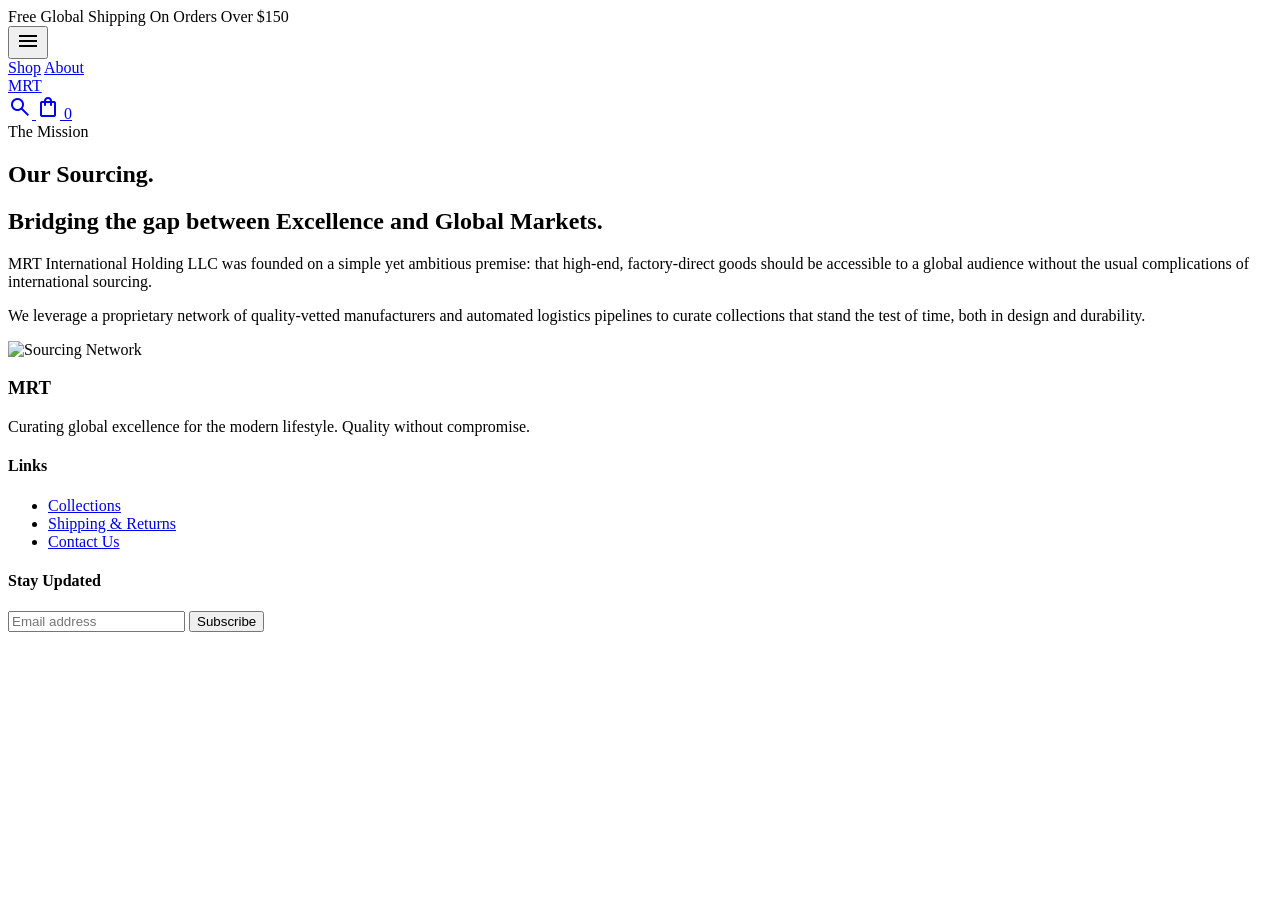
==== about.html @ 924069c2 "feat: Stark Boutique Overhaul" ====
<!DOCTYPE html>
<html lang="en" class="scroll-smooth">
<head>
    <meta charset="UTF-8">
    <meta name="viewport" content="width=device-width, initial-scale=1.0, maximum-scale=1.0, user-scalable=no">
    <title>Our Story | MRT International</title>
    
    <link rel="preconnect" href="https://fonts.googleapis.com">
    <link rel="preconnect" href="https://fonts.gstatic.com" crossorigin>
    <link href="https://fonts.googleapis.com/css2?family=Playfair+Display:ital,wght@0,400;0,600;1,400&display=swap" rel="stylesheet">
    <link href="https://fonts.googleapis.com/css2?family=Material+Symbols+Outlined:wght,FILL@300,0..1&display=swap" rel="stylesheet">
    
    <link rel="stylesheet" href="/src/style.css">
    <script type="module" src="/src/main.js"></script>
</head>
<body class="bg-background text-text font-sans antialiased opacity-0 transition-opacity duration-500" onload="document.body.classList.remove('opacity-0')">
    
    <div class="bg-text text-white text-[10px] sm:text-xs text-center py-2 uppercase tracking-[0.2em] w-full">
        Free Global Shipping On Orders Over $150
    </div>

    <header class="sticky top-0 z-50 bg-background/95 backdrop-blur-sm border-b border-border w-full h-[70px] flex items-center justify-between px-4 sm:px-8">
        <div class="flex-1 flex items-center">
            <button id="mobile-menu-btn" class="sm:hidden mr-4">
                <span class="material-symbols-outlined text-[26px]">menu</span>
            </button>
            <nav class="hidden sm:flex gap-6">
                <a href="categories.html" class="text-xs uppercase tracking-widest hover:text-muted transition">Shop</a>
                <a href="about.html" class="text-xs uppercase tracking-widest text-text border-b border-text transition">About</a>
            </nav>
        </div>

        <a href="index.html" class="flex-shrink-0 text-center">
            <span class="text-2xl sm:text-3xl font-serif tracking-widest uppercase">MRT</span>
        </a>

        <div class="flex-1 flex justify-end items-center gap-4 sm:gap-6">
            <a href="categories.html" class="hover:text-muted transition">
                <span class="material-symbols-outlined text-[24px]">search</span>
            </a>
            <a href="cart.html" class="relative hover:text-muted transition flex items-center">
                <span class="material-symbols-outlined text-[24px]">shopping_bag</span>
                <span class="absolute -bottom-1 -right-1 bg-brand-btn text-white text-[9px] w-4 h-4 rounded-full flex items-center justify-center font-bold">0</span>
            </a>
        </div>
    </header>

    <main>
        <section class="py-20 bg-[#f4f4f4] border-b border-border">
            <div class="container mx-auto px-6 text-center">
                <span class="text-text font-bold uppercase tracking-[0.4em] text-[10px] mb-4 block">The Mission</span>
                <h1 class="text-5xl md:text-7xl font-serif text-text tracking-tight">Our Sourcing.</h1>
            </div>
        </section>

        <section class="py-24 px-4 sm:px-8 max-w-[1600px] mx-auto">
            <div class="grid grid-cols-1 md:grid-cols-2 gap-16 items-center">
                <div>
                    <h2 class="text-3xl font-serif mb-8 text-text leading-tight">Bridging the gap between Excellence and Global Markets.</h2>
                    <div class="space-y-6 text-muted font-sans leading-relaxed text-sm md:text-base max-w-xl">
                        <p>MRT International Holding LLC was founded on a simple yet ambitious premise: that high-end, factory-direct goods should be accessible to a global audience without the usual complications of international sourcing.</p>
                        <p>We leverage a proprietary network of quality-vetted manufacturers and automated logistics pipelines to curate collections that stand the test of time, both in design and durability.</p>
                    </div>
                </div>
                <div class="aspect-[4/5] bg-gray-100 overflow-hidden">
                    <img src="/assets/mrt-hero.png" alt="Sourcing Network" class="w-full h-full object-cover">
                </div>
            </div>
        </section>
    </main>

    <footer class="bg-text text-white py-16 px-6 sm:px-12 mt-10">
        <div class="max-w-[1600px] mx-auto grid grid-cols-1 md:grid-cols-3 gap-12">
            <div>
                <h3 class="text-xl font-serif tracking-widest uppercase mb-4">MRT</h3>
                <p class="text-sm text-gray-400 max-w-xs">Curating global excellence for the modern lifestyle. Quality without compromise.</p>
            </div>
            <div>
                <h4 class="text-xs uppercase tracking-widest mb-4">Links</h4>
                <ul class="space-y-3 text-sm text-gray-400">
                    <li><a href="categories.html" class="hover:text-white">Collections</a></li>
                    <li><a href="#" class="hover:text-white">Shipping & Returns</a></li>
                    <li><a href="contact.html" class="hover:text-white">Contact Us</a></li>
                </ul>
            </div>
            <div>
                <h4 class="text-xs uppercase tracking-widest mb-4">Stay Updated</h4>
                <form class="flex border-b border-gray-600 pb-2">
                    <input type="email" placeholder="Email address" class="bg-transparent border-none outline-none text-sm w-full text-white placeholder:text-gray-500">
                    <button type="submit" class="text-xs uppercase tracking-widest hover:text-gray-300">Subscribe</button>
                </form>
            </div>
        </div>
    </footer>
</body>
</html>
---- src/style.css ----
@tailwind base;
@tailwind components;
@tailwind utilities;

html, body {
  -webkit-font-smoothing: antialiased;
  -moz-osx-font-smoothing: grayscale;
}

/* Boutique Product Cards */
.boutique-card {
  display: flex;
  flex-direction: column;
  position: relative;
  cursor: pointer;
}

.boutique-img-wrap {
  width: 100%;
  aspect-ratio: 3/4; /* Standard tall fashion ratio */
  background-color: #f7f7f7;
  position: relative;
  overflow: hidden;
  margin-bottom: 12px;
}

.boutique-img {
  width: 100%;
  height: 100%;
  object-fit: cover;
  transition: transform 0.6s ease;
}

.boutique-card:hover .boutique-img {
  transform: scale(1.03);
}

/* The custom button color requested */
.boutique-quick-add {
  position: absolute;
  bottom: 0;
  left: 0;
  width: 100%;
  background-color: theme('colors.brand-btn');
  color: white;
  text-align: center;
  padding: 12px 0;
  font-size: 10px;
  text-transform: uppercase;
  letter-spacing: 0.1em;
  font-weight: bold;
  transform: translateY(100%);
  transition: transform 0.3s ease, background-color 0.2s ease;
}

.boutique-card:hover .boutique-quick-add {
  transform: translateY(0);
}

.boutique-quick-add:hover {
  background-color: theme('colors.brand-btn-hover');
}

.boutique-title {
  font-size: 13px;
  color: #121212;
  margin-bottom: 4px;
  white-space: nowrap;
  overflow: hidden;
  text-overflow: ellipsis;
}

.boutique-price {
  font-size: 13px;
  color: #757575;
}
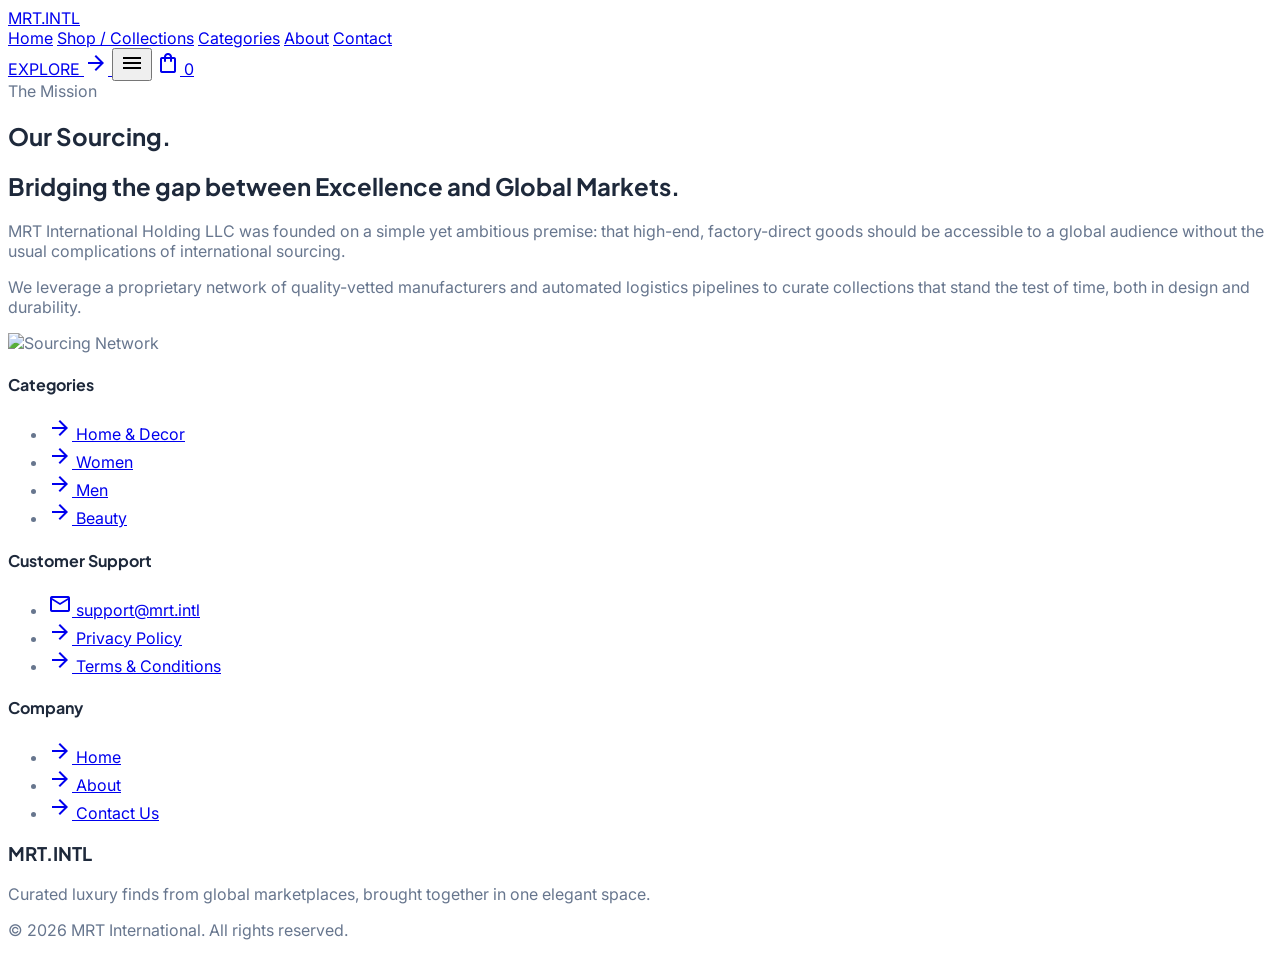
==== commit e456baf1: "feat: PDF-inspired premium editorial redesign" ====
--- a/about.html
+++ b/about.html
@@ -4,91 +4,105 @@
     <meta charset="UTF-8">
     <meta name="viewport" content="width=device-width, initial-scale=1.0, maximum-scale=1.0, user-scalable=no">
     <title>Our Story | MRT International</title>
-    
-    <link rel="preconnect" href="https://fonts.googleapis.com">
-    <link rel="preconnect" href="https://fonts.gstatic.com" crossorigin>
-    <link href="https://fonts.googleapis.com/css2?family=Playfair+Display:ital,wght@0,400;0,600;1,400&display=swap" rel="stylesheet">
+    <link href="https://fonts.googleapis.com/css2?family=Inter:wght@300;400;500;600&family=Plus+Jakarta+Sans:wght@500;600;700&display=swap" rel="stylesheet">
     <link href="https://fonts.googleapis.com/css2?family=Material+Symbols+Outlined:wght,FILL@300,0..1&display=swap" rel="stylesheet">
-    
     <link rel="stylesheet" href="/src/style.css">
     <script type="module" src="/src/main.js"></script>
 </head>
-<body class="bg-background text-text font-sans antialiased opacity-0 transition-opacity duration-500" onload="document.body.classList.remove('opacity-0')">
+<body class="bg-background antialiased opacity-0 transition-opacity duration-500" onload="document.body.classList.remove('opacity-0')">
     
-    <div class="bg-text text-white text-[10px] sm:text-xs text-center py-2 uppercase tracking-[0.2em] w-full">
-        Free Global Shipping On Orders Over $150
-    </div>
+    <header class="w-full bg-white border-b border-gray-100 py-5 px-6 md:px-12 flex items-center justify-between sticky top-0 z-50">
+        <a href="index.html" class="text-2xl md:text-3xl font-heading font-bold text-[#1e293b] tracking-wide">MRT.INTL</a>
+        
+        <nav class="hidden lg:flex gap-8">
+            <a href="index.html" class="text-[15px] font-medium text-[#67768e] hover:text-brand-btn transition">Home</a>
+            <a href="categories.html" class="text-[15px] font-medium text-[#67768e] hover:text-brand-btn transition">Shop / Collections</a>
+            <a href="categories.html" class="text-[15px] font-medium text-[#67768e] hover:text-brand-btn transition">Categories</a>
+            <a href="about.html" class="text-[15px] font-medium text-[#1e293b] hover:text-brand-btn transition">About</a>
+            <a href="contact.html" class="text-[15px] font-medium text-[#67768e] hover:text-brand-btn transition">Contact</a>
+        </nav>
 
-    <header class="sticky top-0 z-50 bg-background/95 backdrop-blur-sm border-b border-border w-full h-[70px] flex items-center justify-between px-4 sm:px-8">
-        <div class="flex-1 flex items-center">
-            <button id="mobile-menu-btn" class="sm:hidden mr-4">
-                <span class="material-symbols-outlined text-[26px]">menu</span>
+        <div class="flex items-center gap-5">
+            <a href="categories.html" class="hidden md:inline-flex items-center gap-2 bg-brand-btn hover:bg-brand-btn-hover text-white text-sm font-semibold py-3 px-7 rounded-lg transition-colors">
+                EXPLORE <span class="material-symbols-outlined text-[18px]">arrow_forward</span>
+            </a>
+            <button class="text-[#1e293b] hover:text-brand-btn transition lg:hidden">
+                <span class="material-symbols-outlined text-[28px]">menu</span>
             </button>
-            <nav class="hidden sm:flex gap-6">
-                <a href="categories.html" class="text-xs uppercase tracking-widest hover:text-muted transition">Shop</a>
-                <a href="about.html" class="text-xs uppercase tracking-widest text-text border-b border-text transition">About</a>
-            </nav>
-        </div>
-
-        <a href="index.html" class="flex-shrink-0 text-center">
-            <span class="text-2xl sm:text-3xl font-serif tracking-widest uppercase">MRT</span>
-        </a>
-
-        <div class="flex-1 flex justify-end items-center gap-4 sm:gap-6">
-            <a href="categories.html" class="hover:text-muted transition">
-                <span class="material-symbols-outlined text-[24px]">search</span>
-            </a>
-            <a href="cart.html" class="relative hover:text-muted transition flex items-center">
-                <span class="material-symbols-outlined text-[24px]">shopping_bag</span>
-                <span class="absolute -bottom-1 -right-1 bg-brand-btn text-white text-[9px] w-4 h-4 rounded-full flex items-center justify-center font-bold">0</span>
+            <a href="cart.html" class="relative text-[#1e293b] hover:text-brand-btn transition">
+                <span class="material-symbols-outlined text-[28px]">shopping_bag</span>
+                <span class="cart-counter absolute -top-1 -right-2 bg-brand-btn text-white text-[10px] w-[18px] h-[18px] rounded-full flex items-center justify-center font-bold">0</span>
             </a>
         </div>
     </header>
 
     <main>
-        <section class="py-20 bg-[#f4f4f4] border-b border-border">
+        <section class="py-20 bg-[#f9f6fe] border-b border-gray-100">
             <div class="container mx-auto px-6 text-center">
-                <span class="text-text font-bold uppercase tracking-[0.4em] text-[10px] mb-4 block">The Mission</span>
-                <h1 class="text-5xl md:text-7xl font-serif text-text tracking-tight">Our Sourcing.</h1>
+                <span class="text-[#67768e] font-bold uppercase tracking-[0.4em] text-[10px] mb-4 block">The Mission</span>
+                <h1 class="text-5xl md:text-7xl font-heading font-bold text-[#1e293b] tracking-tight">Our Sourcing.</h1>
             </div>
         </section>
 
-        <section class="py-24 px-4 sm:px-8 max-w-[1600px] mx-auto">
+        <section class="py-24 px-6 md:px-12 max-w-[1600px] mx-auto bg-white">
             <div class="grid grid-cols-1 md:grid-cols-2 gap-16 items-center">
                 <div>
-                    <h2 class="text-3xl font-serif mb-8 text-text leading-tight">Bridging the gap between Excellence and Global Markets.</h2>
-                    <div class="space-y-6 text-muted font-sans leading-relaxed text-sm md:text-base max-w-xl">
+                    <h2 class="text-3xl font-heading font-bold mb-8 text-[#1e293b] leading-tight">Bridging the gap between Excellence and Global Markets.</h2>
+                    <div class="space-y-6 text-[#67768e] font-sans leading-relaxed text-sm md:text-base max-w-xl">
                         <p>MRT International Holding LLC was founded on a simple yet ambitious premise: that high-end, factory-direct goods should be accessible to a global audience without the usual complications of international sourcing.</p>
                         <p>We leverage a proprietary network of quality-vetted manufacturers and automated logistics pipelines to curate collections that stand the test of time, both in design and durability.</p>
                     </div>
                 </div>
-                <div class="aspect-[4/5] bg-gray-100 overflow-hidden">
-                    <img src="/assets/mrt-hero.png" alt="Sourcing Network" class="w-full h-full object-cover">
+                <div class="aspect-[4/5] bg-[#f9f6fe] rounded-2xl overflow-hidden">
+                    <img src="https://images.unsplash.com/photo-1618221195710-dd6b41faaea6?q=80&w=2000&auto=format&fit=crop" alt="Sourcing Network" class="w-full h-full object-cover">
                 </div>
             </div>
         </section>
     </main>
 
-    <footer class="bg-text text-white py-16 px-6 sm:px-12 mt-10">
-        <div class="max-w-[1600px] mx-auto grid grid-cols-1 md:grid-cols-3 gap-12">
-            <div>
-                <h3 class="text-xl font-serif tracking-widest uppercase mb-4">MRT</h3>
-                <p class="text-sm text-gray-400 max-w-xs">Curating global excellence for the modern lifestyle. Quality without compromise.</p>
+    <footer class="bg-[#f9f6fe] pt-20 pb-10 border-t border-gray-200 mt-10">
+        <div class="max-w-[1600px] mx-auto px-6 md:px-12">
+            <div class="grid grid-cols-1 md:grid-cols-2 lg:grid-cols-4 gap-12 mb-16">
+                
+                <div>
+                    <h4 class="text-lg font-heading font-bold text-[#1e293b] mb-6">Categories</h4>
+                    <ul class="space-y-4 text-[15px] text-[#67768e]">
+                        <li><a href="categories.html" class="hover:text-brand-btn transition flex items-center gap-2"><span class="material-symbols-outlined text-[16px]">arrow_forward</span> Home & Decor</a></li>
+                        <li><a href="categories.html" class="hover:text-brand-btn transition flex items-center gap-2"><span class="material-symbols-outlined text-[16px]">arrow_forward</span> Women</a></li>
+                        <li><a href="categories.html" class="hover:text-brand-btn transition flex items-center gap-2"><span class="material-symbols-outlined text-[16px]">arrow_forward</span> Men</a></li>
+                        <li><a href="categories.html" class="hover:text-brand-btn transition flex items-center gap-2"><span class="material-symbols-outlined text-[16px]">arrow_forward</span> Beauty</a></li>
+                    </ul>
+                </div>
+
+                <div>
+                    <h4 class="text-lg font-heading font-bold text-[#1e293b] mb-6">Customer Support</h4>
+                    <ul class="space-y-4 text-[15px] text-[#67768e]">
+                        <li><a href="mailto:support@mrt.intl" class="hover:text-brand-btn transition flex items-center gap-2"><span class="material-symbols-outlined text-[16px]">mail</span> support@mrt.intl</a></li>
+                        <li><a href="#" class="hover:text-brand-btn transition flex items-center gap-2"><span class="material-symbols-outlined text-[16px]">arrow_forward</span> Privacy Policy</a></li>
+                        <li><a href="#" class="hover:text-brand-btn transition flex items-center gap-2"><span class="material-symbols-outlined text-[16px]">arrow_forward</span> Terms & Conditions</a></li>
+                    </ul>
+                </div>
+
+                <div>
+                    <h4 class="text-lg font-heading font-bold text-[#1e293b] mb-6">Company</h4>
+                    <ul class="space-y-4 text-[15px] text-[#67768e]">
+                        <li><a href="index.html" class="hover:text-brand-btn transition flex items-center gap-2"><span class="material-symbols-outlined text-[16px]">arrow_forward</span> Home</a></li>
+                        <li><a href="about.html" class="hover:text-brand-btn transition flex items-center gap-2"><span class="material-symbols-outlined text-[16px]">arrow_forward</span> About</a></li>
+                        <li><a href="contact.html" class="hover:text-brand-btn transition flex items-center gap-2"><span class="material-symbols-outlined text-[16px]">arrow_forward</span> Contact Us</a></li>
+                    </ul>
+                </div>
+
+                <div>
+                    <h3 class="text-3xl font-heading font-bold text-[#1e293b] mb-4 tracking-wide">MRT.INTL</h3>
+                    <p class="text-[15px] text-[#67768e] mb-6 leading-relaxed">
+                        Curated luxury finds from global marketplaces, brought together in one elegant space.
+                    </p>
+                </div>
+                
             </div>
-            <div>
-                <h4 class="text-xs uppercase tracking-widest mb-4">Links</h4>
-                <ul class="space-y-3 text-sm text-gray-400">
-                    <li><a href="categories.html" class="hover:text-white">Collections</a></li>
-                    <li><a href="#" class="hover:text-white">Shipping & Returns</a></li>
-                    <li><a href="contact.html" class="hover:text-white">Contact Us</a></li>
-                </ul>
-            </div>
-            <div>
-                <h4 class="text-xs uppercase tracking-widest mb-4">Stay Updated</h4>
-                <form class="flex border-b border-gray-600 pb-2">
-                    <input type="email" placeholder="Email address" class="bg-transparent border-none outline-none text-sm w-full text-white placeholder:text-gray-500">
-                    <button type="submit" class="text-xs uppercase tracking-widest hover:text-gray-300">Subscribe</button>
-                </form>
+            
+            <div class="border-t border-gray-200 pt-8 text-center">
+                <p class="text-sm text-[#67768e]">© 2026 MRT International. All rights reserved.</p>
             </div>
         </div>
     </footer>
--- a/src/style.css
+++ b/src/style.css
@@ -4,73 +4,182 @@
 
 html, body {
   -webkit-font-smoothing: antialiased;
-  -moz-osx-font-smoothing: grayscale;
+  font-family: 'Inter', sans-serif;
+  color: #67768e;
 }
 
-/* Boutique Product Cards */
-.boutique-card {
-  display: flex;
-  flex-direction: column;
-  position: relative;
-  cursor: pointer;
+h1, h2, h3, h4, h5, h6 {
+  font-family: 'Plus Jakarta Sans', sans-serif;
+  color: #1e293b;
 }
 
-.boutique-img-wrap {
-  width: 100%;
-  aspect-ratio: 3/4; /* Standard tall fashion ratio */
-  background-color: #f7f7f7;
+/* ==========================================================
+   FEATURED CATEGORY CARDS (From PDF layout)
+   ========================================================== */
+.category-card {
   position: relative;
+  display: block;
+  height: 450px;
+  border-radius: 16px;
   overflow: hidden;
-  margin-bottom: 12px;
 }
 
-.boutique-img {
+.category-img {
+  position: absolute;
+  inset: 0;
   width: 100%;
   height: 100%;
   object-fit: cover;
-  transition: transform 0.6s ease;
+  transition: transform 0.7s cubic-bezier(0.25, 0.46, 0.45, 0.94);
 }
 
-.boutique-card:hover .boutique-img {
-  transform: scale(1.03);
+.category-card:hover .category-img {
+  transform: scale(1.08);
 }
 
-/* The custom button color requested */
-.boutique-quick-add {
+.category-overlay {
   position: absolute;
-  bottom: 0;
-  left: 0;
-  width: 100%;
-  background-color: theme('colors.brand-btn');
-  color: white;
-  text-align: center;
-  padding: 12px 0;
-  font-size: 10px;
-  text-transform: uppercase;
-  letter-spacing: 0.1em;
-  font-weight: bold;
-  transform: translateY(100%);
-  transition: transform 0.3s ease, background-color 0.2s ease;
+  inset: 0;
+  background: linear-gradient(to top, rgba(0,0,0,0.8) 0%, rgba(0,0,0,0.2) 50%, rgba(0,0,0,0.1) 100%);
+  transition: background 0.4s ease;
 }
 
-.boutique-card:hover .boutique-quick-add {
+.category-card:hover .category-overlay {
+  background: linear-gradient(to top, rgba(0,0,0,0.9) 0%, rgba(0,0,0,0.4) 60%, rgba(0,0,0,0.2) 100%);
+}
+
+.category-content {
+  position: absolute;
+  inset: 0;
+  padding: 32px;
+  display: flex;
+  flex-direction: column;
+  justify-content: flex-end;
+  text-align: left;
+}
+
+.category-title {
+  font-size: 28px;
+  font-weight: 700;
+  color: #ffffff !important;
+  margin-bottom: 8px;
+  transform: translateY(20px);
+  transition: transform 0.4s ease;
+}
+
+.category-desc {
+  font-size: 15px;
+  color: rgba(255,255,255,0.9);
+  line-height: 1.6;
+  margin-bottom: 16px;
+  opacity: 0;
+  transform: translateY(20px);
+  transition: all 0.4s ease;
+}
+
+.category-card:hover .category-title {
   transform: translateY(0);
 }
 
-.boutique-quick-add:hover {
-  background-color: theme('colors.brand-btn-hover');
+.category-card:hover .category-desc {
+  opacity: 1;
+  transform: translateY(0);
 }
 
-.boutique-title {
-  font-size: 13px;
-  color: #121212;
-  margin-bottom: 4px;
-  white-space: nowrap;
-  overflow: hidden;
-  text-overflow: ellipsis;
+.category-btn {
+  display: inline-block;
+  color: #ffffff;
+  font-size: 14px;
+  font-weight: 600;
+  text-transform: uppercase;
+  letter-spacing: 0.05em;
+  border-bottom: 2px solid transparent;
+  align-self: flex-start;
+  transition: border-color 0.3s ease;
 }
 
-.boutique-price {
-  font-size: 13px;
-  color: #757575;
+.category-card:hover .category-btn {
+  border-color: #f87c47;
 }
+
+
+/* ==========================================================
+   PRODUCT GRID
+   ========================================================== */
+.products-list {
+    display: flex;
+    flex-wrap: wrap;
+    margin: 0 -16px;
+    row-gap: 40px;
+}
+
+.product-item {
+    width: calc(100% / 4 - 32px);
+    margin: 0 16px;
+    position: relative;
+    text-align: center;
+    padding-bottom: 60px;
+}
+
+@media (max-width: 1024px) {
+    .product-item { width: calc(100% / 2 - 32px); }
+}
+@media (max-width: 640px) {
+    .product-item { width: calc(100% - 32px); }
+}
+
+.product-item img {
+    margin-bottom: 20px;
+    height: 300px;
+    width: 100%;
+    object-fit: cover;
+    border-radius: 16px;
+    background-color: #f9f6fe;
+    transition: transform 0.4s ease;
+}
+
+.product-item:hover img {
+    transform: translateY(-5px);
+}
+
+.product-title {
+    font-size: 18px;
+    font-weight: 600;
+    color: #1e293b;
+    margin-bottom: 6px;
+}
+
+.product-excerpt {
+    font-size: 16px;
+    color: #67768e;
+    margin-bottom: 20px;
+}
+
+.product-buttons {
+    position: absolute;
+    bottom: 0;
+    left: 0;
+    width: 100%;
+    text-align: center;
+}
+
+.product-buttons a.btn-primary {
+    background: #f87c47;
+    padding: 12px 24px;
+    display: inline-flex;
+    align-items: center;
+    justify-content: center;
+    border-radius: 8px;
+    color: #fff;
+    font-size: 14px;
+    font-weight: 600;
+    text-transform: uppercase;
+    letter-spacing: 0.05em;
+    cursor: pointer;
+    transition: all 0.3s ease;
+}
+
+.product-buttons a.btn-primary:hover {
+    background: #DA138E;
+    transform: scale(1.05);
+}
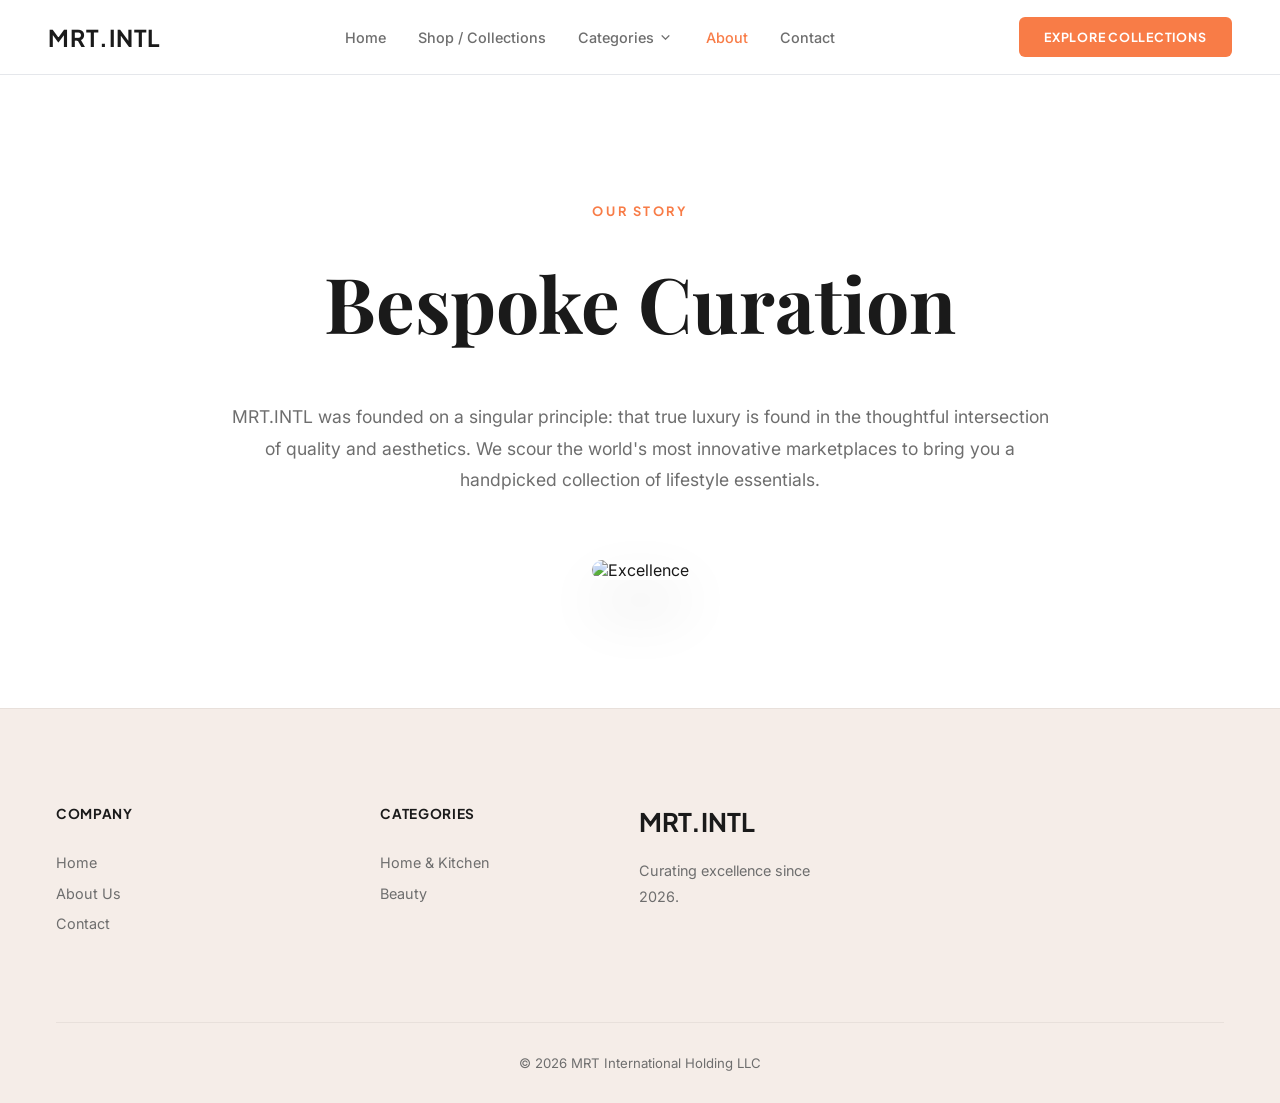
==== commit 361fc400: "feat(avory): complete boutique overhaul including global community feedback, category hero system, a" ====
--- a/about.html
+++ b/about.html
@@ -3,107 +3,88 @@
 <head>
     <meta charset="UTF-8">
     <meta name="viewport" content="width=device-width, initial-scale=1.0, maximum-scale=1.0, user-scalable=no">
-    <title>Our Story | MRT International</title>
-    <link href="https://fonts.googleapis.com/css2?family=Inter:wght@300;400;500;600&family=Plus+Jakarta+Sans:wght@500;600;700&display=swap" rel="stylesheet">
+    <title>About Us | MRT International</title>
+    <link href="https://fonts.googleapis.com/css2?family=Playfair+Display:ital,wght@0,700;0,800;0,900;1,400;1,600&family=Inter:wght@300;400;500;600&family=Plus+Jakarta+Sans:wght@500;600;700&display=swap" rel="stylesheet">
     <link href="https://fonts.googleapis.com/css2?family=Material+Symbols+Outlined:wght,FILL@300,0..1&display=swap" rel="stylesheet">
     <link rel="stylesheet" href="/src/style.css">
     <script type="module" src="/src/main.js"></script>
 </head>
-<body class="bg-background antialiased opacity-0 transition-opacity duration-500" onload="document.body.classList.remove('opacity-0')">
-    
-    <header class="w-full bg-white border-b border-gray-100 py-5 px-6 md:px-12 flex items-center justify-between sticky top-0 z-50">
-        <a href="index.html" class="text-2xl md:text-3xl font-heading font-bold text-[#1e293b] tracking-wide">MRT.INTL</a>
-        
-        <nav class="hidden lg:flex gap-8">
-            <a href="index.html" class="text-[15px] font-medium text-[#67768e] hover:text-brand-btn transition">Home</a>
-            <a href="categories.html" class="text-[15px] font-medium text-[#67768e] hover:text-brand-btn transition">Shop / Collections</a>
-            <a href="categories.html" class="text-[15px] font-medium text-[#67768e] hover:text-brand-btn transition">Categories</a>
-            <a href="about.html" class="text-[15px] font-medium text-[#1e293b] hover:text-brand-btn transition">About</a>
-            <a href="contact.html" class="text-[15px] font-medium text-[#67768e] hover:text-brand-btn transition">Contact</a>
+<body onload="document.body.classList.add('loaded')">
+
+    <header class="mrt-nav">
+        <a href="index.html" class="mrt-nav-logo">MRT.INTL</a>
+        <nav class="mrt-nav-links">
+            <a href="index.html">Home</a>
+            <a href="categories.html">Shop / Collections</a>
+            <div class="nav-dropdown-container">
+                <a href="categories.html" style="display:flex;align-items:center;gap:3px;">
+                    Categories <span class="material-symbols-outlined" style="font-size:17px;">expand_more</span>
+                </a>
+                <div class="nav-dropdown">
+                    <a href="category.html?c=home-kitchen"         class="nav-dropdown-item">Home &amp; Kitchen</a>
+                    <a href="category.html?c=beauty-personal-care" class="nav-dropdown-item">Beauty &amp; Personal Care</a>
+                    <a href="category.html?c=health-wellness"      class="nav-dropdown-item">Health &amp; Wellness</a>
+                    <a href="category.html?c=pet-supplies"         class="nav-dropdown-item">Pet Supplies</a>
+                    <a href="category.html?c=baby-kids-essentials" class="nav-dropdown-item">Baby &amp; Kids Essentials</a>
+                    <a href="category.html?c=electronics-accessories" class="nav-dropdown-item">Electronics &amp; Accessories</a>
+                    <a href="category.html?c=sports-fitness"       class="nav-dropdown-item">Sports &amp; Fitness</a>
+                </div>
+            </div>
+            <a href="about.html" class="active">About</a>
+            <a href="contact.html">Contact</a>
         </nav>
-
-        <div class="flex items-center gap-5">
-            <a href="categories.html" class="hidden md:inline-flex items-center gap-2 bg-brand-btn hover:bg-brand-btn-hover text-white text-sm font-semibold py-3 px-7 rounded-lg transition-colors">
-                EXPLORE <span class="material-symbols-outlined text-[18px]">arrow_forward</span>
-            </a>
-            <button class="text-[#1e293b] hover:text-brand-btn transition lg:hidden">
-                <span class="material-symbols-outlined text-[28px]">menu</span>
-            </button>
-            <a href="cart.html" class="relative text-[#1e293b] hover:text-brand-btn transition">
-                <span class="material-symbols-outlined text-[28px]">shopping_bag</span>
-                <span class="cart-counter absolute -top-1 -right-2 bg-brand-btn text-white text-[10px] w-[18px] h-[18px] rounded-full flex items-center justify-center font-bold">0</span>
-            </a>
+        <div class="mrt-nav-right">
+            <a href="categories.html" class="nav-cta">EXPLORE COLLECTIONS</a>
+            <button class="nav-menu-btn" id="mobileMenuToggle"><span class="material-symbols-outlined">menu</span></button>
         </div>
     </header>
 
+    <div class="mobile-nav" id="mobileNav">
+        <div class="mobile-nav-panel">
+            <button class="mobile-nav-close" id="mobileNavClose"><span class="material-symbols-outlined">close</span></button>
+            <a href="index.html">Home</a>
+            <a href="categories.html">Shop / Collections</a>
+            <a href="about.html" class="active">About</a>
+            <a href="contact.html">Contact</a>
+        </div>
+        <div style="flex:1" id="mobileNavBackdrop"></div>
+    </div>
+
     <main>
-        <section class="py-20 bg-[#f9f6fe] border-b border-gray-100">
-            <div class="container mx-auto px-6 text-center">
-                <span class="text-[#67768e] font-bold uppercase tracking-[0.4em] text-[10px] mb-4 block">The Mission</span>
-                <h1 class="text-5xl md:text-7xl font-heading font-bold text-[#1e293b] tracking-tight">Our Sourcing.</h1>
-            </div>
-        </section>
-
-        <section class="py-24 px-6 md:px-12 max-w-[1600px] mx-auto bg-white">
-            <div class="grid grid-cols-1 md:grid-cols-2 gap-16 items-center">
-                <div>
-                    <h2 class="text-3xl font-heading font-bold mb-8 text-[#1e293b] leading-tight">Bridging the gap between Excellence and Global Markets.</h2>
-                    <div class="space-y-6 text-[#67768e] font-sans leading-relaxed text-sm md:text-base max-w-xl">
-                        <p>MRT International Holding LLC was founded on a simple yet ambitious premise: that high-end, factory-direct goods should be accessible to a global audience without the usual complications of international sourcing.</p>
-                        <p>We leverage a proprietary network of quality-vetted manufacturers and automated logistics pipelines to curate collections that stand the test of time, both in design and durability.</p>
-                    </div>
-                </div>
-                <div class="aspect-[4/5] bg-[#f9f6fe] rounded-2xl overflow-hidden">
-                    <img src="https://images.unsplash.com/photo-1618221195710-dd6b41faaea6?q=80&w=2000&auto=format&fit=crop" alt="Sourcing Network" class="w-full h-full object-cover">
-                </div>
-            </div>
+        <section style="padding: 8rem 2rem; max-width: 900px; margin: 0 auto; text-align: center;">
+            <p style="font-family: 'Plus Jakarta Sans', sans-serif; font-size: 0.8rem; font-weight: 700; letter-spacing: 0.2em; text-transform: uppercase; color: var(--orange); margin-bottom: 2rem;">Our Story</p>
+            <h1 style="font-family: 'Playfair Display', serif; font-size: clamp(3rem, 6vw, 5rem); margin-bottom: 3rem;">Bespoke Curation</h1>
+            <p style="font-size: 1.1rem; line-height: 1.8; color: var(--muted); margin-bottom: 4rem;">
+                MRT.INTL was founded on a singular principle: that true luxury is found in the thoughtful intersection of quality and aesthetics. We scour the world's most innovative marketplaces to bring you a handpicked collection of lifestyle essentials.
+            </p>
+            <img src="https://images.unsplash.com/photo-1497366216548-37526070297c?w=1200&q=80" alt="Excellence" style="width: 100%; border-radius: 12px; box-shadow: 0 30px 60px rgba(0,0,0,0.1);">
         </section>
     </main>
 
-    <footer class="bg-[#f9f6fe] pt-20 pb-10 border-t border-gray-200 mt-10">
-        <div class="max-w-[1600px] mx-auto px-6 md:px-12">
-            <div class="grid grid-cols-1 md:grid-cols-2 lg:grid-cols-4 gap-12 mb-16">
-                
-                <div>
-                    <h4 class="text-lg font-heading font-bold text-[#1e293b] mb-6">Categories</h4>
-                    <ul class="space-y-4 text-[15px] text-[#67768e]">
-                        <li><a href="categories.html" class="hover:text-brand-btn transition flex items-center gap-2"><span class="material-symbols-outlined text-[16px]">arrow_forward</span> Home & Decor</a></li>
-                        <li><a href="categories.html" class="hover:text-brand-btn transition flex items-center gap-2"><span class="material-symbols-outlined text-[16px]">arrow_forward</span> Women</a></li>
-                        <li><a href="categories.html" class="hover:text-brand-btn transition flex items-center gap-2"><span class="material-symbols-outlined text-[16px]">arrow_forward</span> Men</a></li>
-                        <li><a href="categories.html" class="hover:text-brand-btn transition flex items-center gap-2"><span class="material-symbols-outlined text-[16px]">arrow_forward</span> Beauty</a></li>
-                    </ul>
-                </div>
-
-                <div>
-                    <h4 class="text-lg font-heading font-bold text-[#1e293b] mb-6">Customer Support</h4>
-                    <ul class="space-y-4 text-[15px] text-[#67768e]">
-                        <li><a href="mailto:support@mrt.intl" class="hover:text-brand-btn transition flex items-center gap-2"><span class="material-symbols-outlined text-[16px]">mail</span> support@mrt.intl</a></li>
-                        <li><a href="#" class="hover:text-brand-btn transition flex items-center gap-2"><span class="material-symbols-outlined text-[16px]">arrow_forward</span> Privacy Policy</a></li>
-                        <li><a href="#" class="hover:text-brand-btn transition flex items-center gap-2"><span class="material-symbols-outlined text-[16px]">arrow_forward</span> Terms & Conditions</a></li>
-                    </ul>
-                </div>
-
-                <div>
-                    <h4 class="text-lg font-heading font-bold text-[#1e293b] mb-6">Company</h4>
-                    <ul class="space-y-4 text-[15px] text-[#67768e]">
-                        <li><a href="index.html" class="hover:text-brand-btn transition flex items-center gap-2"><span class="material-symbols-outlined text-[16px]">arrow_forward</span> Home</a></li>
-                        <li><a href="about.html" class="hover:text-brand-btn transition flex items-center gap-2"><span class="material-symbols-outlined text-[16px]">arrow_forward</span> About</a></li>
-                        <li><a href="contact.html" class="hover:text-brand-btn transition flex items-center gap-2"><span class="material-symbols-outlined text-[16px]">arrow_forward</span> Contact Us</a></li>
-                    </ul>
-                </div>
-
-                <div>
-                    <h3 class="text-3xl font-heading font-bold text-[#1e293b] mb-4 tracking-wide">MRT.INTL</h3>
-                    <p class="text-[15px] text-[#67768e] mb-6 leading-relaxed">
-                        Curated luxury finds from global marketplaces, brought together in one elegant space.
-                    </p>
-                </div>
-                
+    <footer class="mrt-footer">
+        <div class="footer-grid">
+            <div>
+                <p class="footer-col-title">Company</p>
+                <ul class="footer-links">
+                    <li><a href="index.html">Home</a></li>
+                    <li><a href="about.html">About Us</a></li>
+                    <li><a href="contact.html">Contact</a></li>
+                </ul>
             </div>
-            
-            <div class="border-t border-gray-200 pt-8 text-center">
-                <p class="text-sm text-[#67768e]">© 2026 MRT International. All rights reserved.</p>
+            <div>
+                <p class="footer-col-title">Categories</p>
+                <ul class="footer-links">
+                    <li><a href="category.html?c=home-kitchen">Home &amp; Kitchen</a></li>
+                    <li><a href="category.html?c=beauty-personal-care">Beauty</a></li>
+                </ul>
             </div>
+            <div>
+                <p class="footer-brand-logo">MRT.INTL</p>
+                <p class="footer-brand-desc">Curating excellence since 2026.</p>
+            </div>
+        </div>
+        <div class="footer-bottom">
+            <p>© 2026 MRT International Holding LLC</p>
         </div>
     </footer>
 </body>
--- a/src/style.css
+++ b/src/style.css
@@ -2,184 +2,724 @@
 @tailwind components;
 @tailwind utilities;
 
-html, body {
-  -webkit-font-smoothing: antialiased;
-  font-family: 'Inter', sans-serif;
-  color: #67768e;
-}
-
-h1, h2, h3, h4, h5, h6 {
-  font-family: 'Plus Jakarta Sans', sans-serif;
-  color: #1e293b;
+/* ===================================================
+   AVORY FINDS DESIGN — Applied to MRT.INTL
+=================================================== */
+:root {
+    --orange:      #f87c47;
+    --orange-hover:#DA138E;
+    --dark:        #111111;
+    --ink:         #1a1a1a;
+    --muted:       #6e6e6e;
+    --footer-bg:   #f5ede8;
+    --white:       #ffffff;
+    --border:      #e5e7eb;
+}
+
+* { box-sizing: border-box; margin: 0; padding: 0; }
+html { font-family: 'Inter', sans-serif; color: var(--ink); background: #fff; scroll-behavior: smooth; }
+body { opacity: 0; transition: opacity 0.4s ease; overflow-x: hidden; }
+body.loaded { opacity: 1; }
+
+::-webkit-scrollbar { width: 6px; }
+::-webkit-scrollbar-thumb { background: var(--orange); border-radius: 3px; }
+
+/* ── NAVBAR ── */
+.mrt-nav {
+    position: sticky; top: 0; z-index: 100;
+    background: #fff;
+    border-bottom: 1px solid var(--border);
+    display: flex; align-items: center; justify-content: space-between;
+    padding: 0 3rem; height: 75px;
+}
+.mrt-nav-logo {
+    font-family: 'Plus Jakarta Sans', sans-serif;
+    font-size: 1.45rem; font-weight: 700;
+    letter-spacing: 0.04em; color: var(--ink);
+    text-decoration: none;
+}
+.mrt-nav-links { display: flex; align-items: center; gap: 2rem; }
+.mrt-nav-links a {
+    font-size: 0.9rem; font-weight: 500;
+    text-decoration: none; color: var(--muted);
+    transition: color 0.2s;
+}
+.mrt-nav-links a.active, .mrt-nav-links a:hover { color: var(--orange); }
+
+/* --- Dropdown --- */
+.nav-dropdown-container { position: relative; }
+.nav-dropdown {
+    position: absolute; top: 100%; left: 0;
+    background: #fff; border: 1px solid var(--border);
+    border-radius: 8px; min-width: 240px; padding: 0.75rem 0;
+    box-shadow: 0 12px 32px rgba(0,0,0,0.1);
+    opacity: 0; visibility: hidden;
+    transform: translateY(10px);
+    transition: all 0.3s cubic-bezier(0.16, 1, 0.3, 1);
+    z-index: 1000;
+}
+.nav-dropdown-container:hover .nav-dropdown {
+    opacity: 1; visibility: visible;
+    transform: translateY(0);
+}
+.nav-dropdown-item {
+    display: block; padding: 0.65rem 1.5rem;
+    font-size: 0.875rem; color: var(--muted) !important;
+    text-decoration: none; transition: background 0.15s, color 0.15s;
+}
+.nav-dropdown-item:hover { background: #fdf7f4; color: var(--orange) !important; transform: translateX(5px); }
+
+.mrt-nav-right { display: flex; align-items: center; gap: 1rem; }
+.nav-cta {
+    display: inline-flex; align-items: center; gap: 0.4rem;
+    background: var(--orange); color: #fff;
+    font-family: 'Plus Jakarta Sans', sans-serif;
+    font-size: 0.78rem; font-weight: 700; letter-spacing: 0.06em;
+    padding: 0.75rem 1.6rem; border-radius: 6px;
+    text-decoration: none; transition: all 0.25s ease;
+}
+.nav-cta:hover { background: var(--orange-hover); transform: translateY(-1px); box-shadow: 0 4px 15px rgba(248, 124, 71, 0.3); }
+
+.nav-menu-btn {
+    display: none; background: none; border: none; cursor: pointer;
+    color: var(--ink);
+}
+
+/* ── MOBILE NAV ── */
+.mobile-nav {
+    display: none; position: fixed; top: 0; left: 0; right: 0; bottom: 0;
+    background: rgba(0,0,0,0.5); z-index: 300;
+    backdrop-filter: blur(2px);
+}
+.mobile-nav.open { display: flex; }
+.mobile-nav-panel {
+    background: #fff; width: 300px; height: 100%;
+    padding: 2.5rem 2rem; display: flex; flex-direction: column; gap: 0.5rem;
+    box-shadow: 10px 0 30px rgba(0,0,0,0.1);
+}
+.mobile-nav-close {
+    align-self: flex-end; background: none; border: none;
+    cursor: pointer; margin-bottom: 2rem;
+}
+.mobile-nav-panel a {
+    font-size: 1.05rem; font-weight: 500; color: var(--muted);
+    text-decoration: none; padding: 1rem 0;
+    border-bottom: 1px solid #f3f4f6;
+    display: flex; align-items: center; gap: 0.75rem;
+}
+.mobile-nav-panel a:hover, .mobile-nav-panel a.active { color: var(--orange); }
+
+/* ── HERO ── */
+.hero-section {
+    position: relative; width: 100%; min-height: 550px;
+    height: 85vh; max-height: 800px;
+    overflow: hidden; display: flex; align-items: center; justify-content: center;
+}
+.hero-bg {
+    position: absolute; inset: 0; width: 100%; height: 100%;
+    object-fit: cover; object-position: center;
+}
+.hero-overlay {
+    position: absolute; inset: 0;
+    background: rgba(10, 8, 6, 0.5);
+}
+.hero-content {
+    position: relative; z-index: 2; text-align: center;
+    padding: 2rem 1.5rem; max-width: 800px;
+    color: #fff;
+}
+.hero-eyebrow {
+    font-family: 'Plus Jakarta Sans', sans-serif;
+    font-size: 0.8rem; font-weight: 600;
+    letter-spacing: 0.25em; text-transform: uppercase;
+    color: rgba(255,255,255,0.8); margin-bottom: 1.5rem;
+}
+.hero-title {
+    font-family: 'Playfair Display', serif;
+    font-size: clamp(3.5rem, 9vw, 8rem);
+    font-weight: 900; line-height: 0.95;
+    margin-bottom: 1.5rem; letter-spacing: -0.02em;
+}
+.hero-subtitle {
+    font-family: 'Playfair Display', serif; font-style: italic;
+    font-size: clamp(1.3rem, 3vw, 2rem); font-weight: 400;
+    opacity: 0.9; margin-bottom: 1.5rem;
+}
+.hero-desc {
+    font-size: 0.95rem; font-weight: 300;
+    color: rgba(255,255,255,0.75); margin: 0 auto 2.5rem; line-height: 1.8;
+    max-width: 540px;
+}
+.hero-cta {
+    display: inline-flex; align-items: center; gap: 0.6rem;
+    background: var(--orange); color: #fff;
+    font-family: 'Plus Jakarta Sans', sans-serif;
+    font-size: 0.82rem; font-weight: 700; letter-spacing: 0.08em;
+    padding: 1rem 2.2rem; border-radius: 6px;
+    text-decoration: none; transition: all 0.3s ease;
+}
+.hero-cta:hover { background: var(--orange-hover); transform: translateY(-3px); box-shadow: 0 10px 25px rgba(248, 124, 71, 0.35); }
+
+/* ── CATEGORIES ── */
+.categories-section { padding: 6rem 3rem; max-width: 1600px; margin: 0 auto; }
+.section-heading {
+    font-family: 'Playfair Display', serif; font-size: clamp(2.2rem, 5vw, 3rem);
+    font-weight: 700; color: var(--ink); text-align: center; margin-bottom: 4rem;
+}
+.categories-grid { display: grid; grid-template-columns: repeat(4, 1fr); gap: 1.5rem; }
+.cat-card {
+    position: relative; border-radius: 12px; overflow: hidden;
+    cursor: pointer; text-decoration: none; aspect-ratio: 10/13; display: block;
+}
+.cat-card-img {
+    width: 100%; height: 100%; object-fit: cover;
+    transition: transform 0.8s cubic-bezier(0.16, 1, 0.3, 1);
+}
+.cat-card:hover .cat-card-img { transform: scale(1.08); }
+.cat-card-overlay {
+    position: absolute; inset: 0;
+    background: linear-gradient(to top, rgba(15,12,10,0.95) 0%, rgba(15,12,10,0.3) 60%, transparent 100%);
+    transition: background 0.4s;
+}
+.cat-card:hover .cat-card-overlay {
+    background: linear-gradient(to top, rgba(15,12,10,0.98) 0%, rgba(15,12,10,0.5) 60%, rgba(15,12,10,0.1) 100%);
+}
+.cat-card-body { position: absolute; bottom: 0; left: 0; right: 0; padding: 2rem; color: #fff; }
+.cat-card-title {
+    font-family: 'Playfair Display', serif; font-size: 1.6rem; font-weight: 700;
+    margin-bottom: 0.75rem;
+}
+.cat-card-desc {
+    font-size: 0.825rem; font-weight: 300; line-height: 1.6; color: rgba(255,255,255,0.75);
+    margin-bottom: 1.25rem; display: -webkit-box; -webkit-line-clamp: 3; -webkit-box-orient: vertical; overflow: hidden;
+    opacity: 0; transform: translateY(10px); transition: all 0.4s ease 0.1s;
+}
+.cat-card:hover .cat-card-desc { opacity: 1; transform: translateY(0); }
+.cat-card-btn {
+    display: inline-block; border: 1px solid rgba(255,255,255,0.4);
+    color: #fff; font-size: 0.75rem; font-weight: 600; letter-spacing: 0.05em;
+    padding: 0.5rem 1.25rem; border-radius: 4px; transition: all 0.3s;
+}
+.cat-card:hover .cat-card-btn { background: var(--orange); border-color: var(--orange); }
+
+/* ── PRODUCT GRID (CMS SYNC) ── */
+.products-section { padding: 4rem 3rem; max-width: 1600px; margin: 0 auto; border-top: 1px solid var(--border); }
+.products-list {
+    display: flex; flex-wrap: wrap; margin: 0 -16px; row-gap: 48px; justify-content: center;
+}
+.product-item {
+    width: calc(25% - 32px); margin: 0 16px 40px;
+    position: relative; text-align: center; padding-bottom: 80px;
+}
+@media (max-width: 1100px) { .product-item { width: calc(33.333% - 32px); } }
+@media (max-width: 768px) { .product-item { width: calc(50% - 32px); } }
+@media (max-width: 480px) { .product-item { width: calc(100% - 32px); } }
+
+.product-item img {
+    margin-bottom: 24px; height: 320px; width: 100%;
+    object-fit: cover; border-radius: 12px; background: #fafafa;
+    transition: transform 0.4s ease;
+}
+.product-item:hover img { transform: translateY(-5px); }
+.product-title { 
+    font-size: 1.15rem; font-weight: 700; 
+    font-family: 'Plus Jakarta Sans', sans-serif; 
+    color: var(--ink); margin-bottom: 8px; 
+    line-height: 1.3;
+}
+.product-excerpt { font-size: 1rem; color: var(--muted); margin-bottom: 24px; font-weight: 500; }
+.product-buttons { position: absolute; bottom: 0; left: 0; width: 100%; text-align: center; }
+.product-buttons a.btn-primary {
+    background: var(--orange); padding: 14px 32px; display: inline-flex; align-items: center; justify-content: center;
+    border-radius: 50px; color: #fff; font-size: 0.8rem; font-weight: 700; 
+    letter-spacing: 0.05em; text-transform: uppercase;
+    transition: all 0.3s; cursor: pointer;
+}
+.product-buttons a.btn-primary:hover { 
+    background: var(--orange-hover); 
+    transform: scale(1.05);
+    box-shadow: 0 8px 15px rgba(218, 19, 142, 0.25);
+}
+
+/* ── EXPLORE BANNER ── */
+.explore-banner {
+    margin: 4rem 3rem; background: var(--footer-bg); border-radius: 16px;
+    padding: 6rem 2rem; text-align: center;
+}
+.explore-banner h2 {
+    font-family: 'Playfair Display', serif; font-size: clamp(2rem, 5vw, 3.5rem);
+    font-weight: 700; color: var(--ink); margin-bottom: 1rem;
+}
+.explore-banner p { font-size: 1rem; color: var(--muted); margin-bottom: 2.5rem; max-width: 600px; margin-inline: auto; }
+
+/* ── FOOTER ── */
+.mrt-footer { background: var(--footer-bg); border-top: 1px solid #e8e0db; padding: 6rem 3.5rem 0; }
+.footer-grid { display: grid; grid-template-columns: 2fr 1.5fr 1.5fr 2.5fr; gap: 4rem; max-width: 1400px; margin: 0 auto; padding-bottom: 5rem; }
+.footer-col-title { font-family: 'Plus Jakarta Sans', sans-serif; font-size: 0.85rem; font-weight: 700; letter-spacing: 0.05em; color: var(--ink); margin-bottom: 2rem; text-transform: uppercase; }
+.footer-links { list-style: none; display: flex; flex-direction: column; gap: 0.85rem; }
+.footer-links a { font-size: 0.9rem; color: var(--muted); text-decoration: none; display: flex; align-items: center; gap: 0.6rem; transition: color 0.2s; }
+.footer-links a:hover { color: var(--orange); }
+.footer-links a .material-symbols-outlined { font-size: 16px; color: var(--orange); }
+.footer-brand-logo { font-family: 'Plus Jakarta Sans', sans-serif; font-size: 1.6rem; font-weight: 700; color: var(--ink); margin-bottom: 1.25rem; }
+.footer-brand-desc { font-size: 0.9rem; color: var(--muted); line-height: 1.8; margin-bottom: 2rem; max-width: 320px; }
+.footer-socials { display: flex; gap: 1rem; }
+.footer-socials a { width: 40px; height: 40px; border-radius: 8px; background: var(--ink); color: #fff; display: flex; align-items: center; justify-content: center; transition: background 0.3s; }
+.footer-socials a:hover { background: var(--orange); }
+.footer-socials svg { width: 18px; height: 18px; fill: #fff; }
+.footer-bottom { border-top: 1px solid #e8e0db; padding: 2rem 3.5rem; text-align: center; }
+.footer-bottom p { font-size: 0.825rem; color: var(--muted); }
+
+/* ── RESPONSIVE BITS ── */
+@media (max-width: 1024px) {
+    .mrt-nav { padding: 0 2rem; }
+    .nav-menu-btn { display: block; }
+    .mrt-nav-links, .nav-cta { display: none; }
+    .footer-grid { grid-template-columns: 1fr 1fr; gap: 3rem; }
+}
+@media (max-width: 640px) {
+    .mrt-nav { padding: 0 1.25rem; height: 65px; }
+    .hero-section { height: 75vh; }
+    .categories-section { padding: 4rem 1.25rem; }
+    .categories-grid { grid-template-columns: repeat(2, 1fr); gap: 1rem; }
+    .footer-grid { grid-template-columns: 1fr; gap: 3rem; }
+    .mrt-footer { padding-inline: 1.5rem; }
 }
 
 /* ==========================================================
-   FEATURED CATEGORY CARDS (From PDF layout)
+   EXACT AVORY FEATURED CATEGORY CARDS (From Image 2)
    ========================================================== */
-.category-card {
+.avory-cat-card {
   position: relative;
   display: block;
-  height: 450px;
-  border-radius: 16px;
+  height: 420px;
+  border-radius: 12px;
   overflow: hidden;
-}
-
-.category-img {
+  text-decoration: none;
+}
+
+.avory-cat-bg {
   position: absolute;
   inset: 0;
-  width: 100%;
-  height: 100%;
-  object-fit: cover;
+  background-size: cover;
+  background-position: center;
   transition: transform 0.7s cubic-bezier(0.25, 0.46, 0.45, 0.94);
-}
-
-.category-card:hover .category-img {
-  transform: scale(1.08);
-}
-
-.category-overlay {
+  z-index: 0;
+}
+
+/* Image zooms in slowly on hover */
+.avory-cat-card:hover .avory-cat-bg {
+  transform: scale(1.1);
+}
+
+.avory-cat-overlay {
   position: absolute;
   inset: 0;
-  background: linear-gradient(to top, rgba(0,0,0,0.8) 0%, rgba(0,0,0,0.2) 50%, rgba(0,0,0,0.1) 100%);
-  transition: background 0.4s ease;
-}
-
-.category-card:hover .category-overlay {
-  background: linear-gradient(to top, rgba(0,0,0,0.9) 0%, rgba(0,0,0,0.4) 60%, rgba(0,0,0,0.2) 100%);
-}
-
-.category-content {
+  background: linear-gradient(to top, rgba(0,0,0,0.85) 0%, rgba(0,0,0,0.3) 50%, rgba(0,0,0,0.05) 100%);
+  transition: background 0.5s ease;
+  z-index: 1;
+}
+
+/* Overlay gets slightly darker on hover so text pops */
+.avory-cat-card:hover .avory-cat-overlay {
+  background: linear-gradient(to top, rgba(0,0,0,0.95) 0%, rgba(0,0,0,0.6) 60%, rgba(0,0,0,0.2) 100%);
+}
+
+.avory-cat-content {
   position: absolute;
   inset: 0;
-  padding: 32px;
+  padding: 30px 20px;
   display: flex;
   flex-direction: column;
-  justify-content: flex-end;
-  text-align: left;
-}
-
-.category-title {
+  justify-content: center;
+  align-items: center;
+  text-align: center;
+  z-index: 2;
+  color: #fff;
+}
+
+/* Title sits lower, moves up on hover */
+.avory-cat-title {
+  font-family: 'Plus Jakarta Sans', sans-serif;
   font-size: 28px;
   font-weight: 700;
-  color: #ffffff !important;
-  margin-bottom: 8px;
-  transform: translateY(20px);
-  transition: transform 0.4s ease;
-}
-
-.category-desc {
+  color: #fff;
+  margin-bottom: 0;
+  transform: translateY(40px);
+  transition: transform 0.5s cubic-bezier(0.25, 0.46, 0.45, 0.94), margin-bottom 0.5s ease;
+}
+
+.avory-cat-card:hover .avory-cat-title {
+  transform: translateY(0);
+  margin-bottom: 12px;
+}
+
+/* Description is hidden, fades and slides up on hover */
+.avory-cat-desc {
   font-size: 15px;
   color: rgba(255,255,255,0.9);
-  line-height: 1.6;
-  margin-bottom: 16px;
+  line-height: 1.5;
+  margin-bottom: 20px;
+  max-height: 0;
   opacity: 0;
   transform: translateY(20px);
-  transition: all 0.4s ease;
-}
-
-.category-card:hover .category-title {
-  transform: translateY(0);
-}
-
-.category-card:hover .category-desc {
+  transition: all 0.5s cubic-bezier(0.25, 0.46, 0.45, 0.94);
+}
+
+.avory-cat-card:hover .avory-cat-desc {
+  max-height: 150px;
   opacity: 1;
   transform: translateY(0);
 }
 
-.category-btn {
+/* Pill button is hidden, fades and slides up on hover */
+.avory-cat-btn {
   display: inline-block;
-  color: #ffffff;
-  font-size: 14px;
+  font-size: 13px;
   font-weight: 600;
   text-transform: uppercase;
-  letter-spacing: 0.05em;
-  border-bottom: 2px solid transparent;
-  align-self: flex-start;
-  transition: border-color 0.3s ease;
-}
-
-.category-card:hover .category-btn {
-  border-color: #f87c47;
-}
-
+  letter-spacing: 0.1em;
+  padding: 10px 28px;
+  border: 2px solid #fff;
+  border-radius: 50px;
+  color: #fff;
+  opacity: 0;
+  transform: translateY(20px);
+  transition: all 0.5s cubic-bezier(0.25, 0.46, 0.45, 0.94);
+}
+
+.avory-cat-card:hover .avory-cat-btn {
+  opacity: 1;
+  transform: translateY(0);
+}
+
+.avory-cat-btn:hover {
+  background: #fff;
+  color: #000;
+}
 
 /* ==========================================================
-   PRODUCT GRID
+   AVORY BOUTIQUE OVERHAUL COMPONENTS
    ========================================================== */
-.products-list {
+
+/* Why Choose Section */
+.avory-why-section {
+    padding: 100px 0;
     display: flex;
     flex-wrap: wrap;
-    margin: 0 -16px;
-    row-gap: 40px;
-}
-
-.product-item {
-    width: calc(100% / 4 - 32px);
-    margin: 0 16px;
+    align-items: center;
+    gap: 60px;
+    max-width: 1400px;
+    margin: 0 auto;
+    position: relative;
+    overflow: hidden;
+}
+
+.avory-why-img-container {
+    flex: 1;
+    min-width: 300px;
+    max-width: 600px;
+    border-radius: 20px;
+    overflow: hidden;
+    box-shadow: 0 20px 40px rgba(0,0,0,0.1);
+}
+
+.avory-why-img-container img {
+    width: 100%;
+    height: auto;
+    display: block;
+}
+
+.avory-why-content {
+    flex: 1.2;
+    min-width: 300px;
+}
+
+.avory-why-tag {
+    color: var(--orange);
+    text-transform: uppercase;
+    letter-spacing: 0.2em;
+    font-size: 13px;
+    font-weight: 700;
+    margin-bottom: 20px;
+    display: block;
+}
+
+.avory-why-title {
+    font-size: 48px;
+    margin-bottom: 30px;
+}
+
+.avory-why-desc {
+    font-size: 17px;
+    line-height: 1.8;
+    color: var(--muted);
+    margin-bottom: 40px;
+}
+
+.avory-benefits-grid {
+    display: grid;
+    grid-template-columns: repeat(auto-fit, minmax(200px, 1fr));
+    gap: 20px 40px;
+}
+
+.benefit-item {
+    display: flex;
+    align-items: center;
+    gap: 12px;
+    font-size: 16px;
+    font-weight: 500;
+    color: var(--text);
+}
+
+.benefit-icon {
+    font-size: 20px;
+    color: var(--text);
+}
+
+/* Global Community (Social Proof) */
+.global-community-section {
+    padding: 120px 0;
+    background-color: #fcfcfc;
+    background-image: url('/assets/editorial_v3/dotted_map_bg.png');
+    background-size: cover;
+    background-position: center;
     position: relative;
     text-align: center;
-    padding-bottom: 60px;
-}
-
-@media (max-width: 1024px) {
-    .product-item { width: calc(100% / 2 - 32px); }
-}
-@media (max-width: 640px) {
-    .product-item { width: calc(100% - 32px); }
-}
-
-.product-item img {
-    margin-bottom: 20px;
-    height: 300px;
-    width: 100%;
-    object-fit: cover;
-    border-radius: 16px;
-    background-color: #f9f6fe;
-    transition: transform 0.4s ease;
-}
-
-.product-item:hover img {
+}
+
+.testimonial-grid {
+    display: grid;
+    grid-template-columns: repeat(auto-fit, minmax(300px, 1fr));
+    gap: 30px;
+    max-width: 1200px;
+    margin: 60px auto 0;
+    padding: 0 20px;
+}
+
+.testimonial-card {
+    background: #fff;
+    padding: 40px;
+    border-radius: 15px;
+    text-align: left;
+    box-shadow: 0 10px 30px rgba(0,0,0,0.05);
+    transition: transform 0.3s ease;
+}
+
+.testimonial-card:hover {
     transform: translateY(-5px);
 }
 
-.product-title {
+.testimonial-quote {
     font-size: 18px;
     font-weight: 600;
-    color: #1e293b;
-    margin-bottom: 6px;
-}
-
-.product-excerpt {
+    margin-bottom: 15px;
+    color: var(--text);
+}
+
+.testimonial-text {
+    font-size: 15px;
+    line-height: 1.7;
+    color: var(--muted);
+    margin-bottom: 25px;
+}
+
+.testimonial-author {
+    display: flex;
+    align-items: center;
+    gap: 15px;
+}
+
+.author-info h4 {
+    font-family: var(--font-sans);
+    font-size: 14px;
+    font-weight: 700;
+    margin: 0;
+}
+
+.author-info p {
+    font-size: 12px;
+    color: var(--muted);
+    margin: 0;
+}
+
+/* Category Hero Overhaul */
+.category-hero-v2 {
+    height: 60vh;
+    min-height: 400px;
+    position: relative;
+    display: flex;
+    flex-direction: column;
+    justify-content: center;
+    align-items: center;
+    text-align: center;
+    color: #fff;
+    background-size: cover;
+    background-position: center;
+}
+
+.category-hero-overlay {
+    position: absolute;
+    inset: 0;
+    background: rgba(0,0,0,0.5);
+    z-index: 1;
+}
+
+.category-hero-content {
+    position: relative;
+    z-index: 2;
+    max-width: 800px;
+    padding: 0 20px;
+}
+
+/* 4-Column Product Card V2 */
+.avory-product-grid {
+    display: grid;
+    grid-template-columns: repeat(auto-fit, minmax(280px, 1fr));
+    gap: 40px;
+    max-width: 1400px;
+    margin: 80px auto;
+    padding: 0 20px;
+}
+
+.prod-card-v2 {
+    background: #fff;
+    border-radius: 20px;
+    overflow: hidden;
+    transition: all 0.3s ease;
+    border: 1px solid #f0f0f0;
+}
+
+.prod-card-v2:hover {
+    box-shadow: 0 20px 40px rgba(0,0,0,0.08);
+    transform: translateY(-8px);
+}
+
+.prod-card-img-wrap {
+    height: 320px;
+    overflow: hidden;
+    background: #f8f8f8;
+}
+
+.prod-card-img-wrap img {
+    width: 100%;
+    height: 100%;
+    object-fit: cover;
+    transition: transform 0.6s ease;
+}
+
+.prod-card-v2:hover .prod-card-img-wrap img {
+    transform: scale(1.08);
+}
+
+.prod-card-info {
+    padding: 25px;
+}
+
+.prod-card-title {
+    font-family: var(--font-sans);
+    font-weight: 700;
+    font-size: 18px;
+    margin-bottom: 10px;
+    color: #1a1a1a;
+}
+
+.prod-card-price {
     font-size: 16px;
-    color: #67768e;
-    margin-bottom: 20px;
-}
-
-.product-buttons {
-    position: absolute;
-    bottom: 0;
-    left: 0;
-    width: 100%;
+    color: var(--muted);
+    margin-bottom: 25px;
+}
+
+.prod-card-actions {
+    display: flex;
+    gap: 10px;
+}
+
+.btn-details-avory {
+    flex: 1;
+    background: var(--orange);
+    color: #fff;
+    padding: 12px;
+    border-radius: 50px;
+    font-size: 13px;
+    font-weight: 600;
     text-align: center;
-}
-
-.product-buttons a.btn-primary {
-    background: #f87c47;
-    padding: 12px 24px;
-    display: inline-flex;
+    text-transform: uppercase;
+    letter-spacing: 0.1em;
+    transition: opacity 0.3s ease;
+}
+
+.btn-buy-avory {
+    flex: 1;
+    background: #DA138E;
+    color: #fff;
+    padding: 12px;
+    border-radius: 50px;
+    font-size: 13px;
+    font-weight: 600;
+    text-align: center;
+    text-transform: uppercase;
+    letter-spacing: 0.1em;
+    transition: opacity 0.3s ease;
+}
+
+.btn-details-avory:hover, .btn-buy-avory:hover {
+    opacity: 0.9;
+}
+
+/* Global Community Regional Styles */
+.testimonial-region {
+    margin-top: 60px;
+    text-align: left;
+}
+
+.testimonial-region:first-child {
+    margin-top: 0;
+}
+
+.region-header {
+    font-size: 22px;
+    font-weight: 700;
+    margin-bottom: 30px;
+    color: var(--text);
+    display: flex;
     align-items: center;
-    justify-content: center;
-    border-radius: 8px;
+    gap: 10px;
+}
+
+.testimonial-stars-wrap {
+    display: flex;
+    gap: 2px;
+    margin-bottom: 15px;
+}
+
+.testimonial-star {
+    color: #FFB800; /* Gold/Orange accent */
+    font-size: 20px;
+    font-variation-settings: 'FILL' 1;
+}
+
+/* Trust Statement Banner */
+.trust-statement-banner {
+    margin-top: 80px;
+    padding: 60px 40px;
+    background: #111;
     color: #fff;
-    font-size: 14px;
-    font-weight: 600;
-    text-transform: uppercase;
-    letter-spacing: 0.05em;
-    cursor: pointer;
-    transition: all 0.3s ease;
-}
-
-.product-buttons a.btn-primary:hover {
-    background: #DA138E;
-    transform: scale(1.05);
-}
+    border-radius: 20px;
+    text-align: center;
+    box-shadow: 0 20px 40px rgba(0,0,0,0.15);
+}
+
+.trust-statement-banner h3 {
+    font-size: 32px;
+    font-weight: 700;
+    margin-bottom: 15px;
+    color: #fff;
+}
+
+.trust-statement-banner p {
+    font-size: 18px;
+    color: rgba(255,255,255,0.8);
+    max-width: 600px;
+    margin: 0 auto;
+    line-height: 1.6;
+}
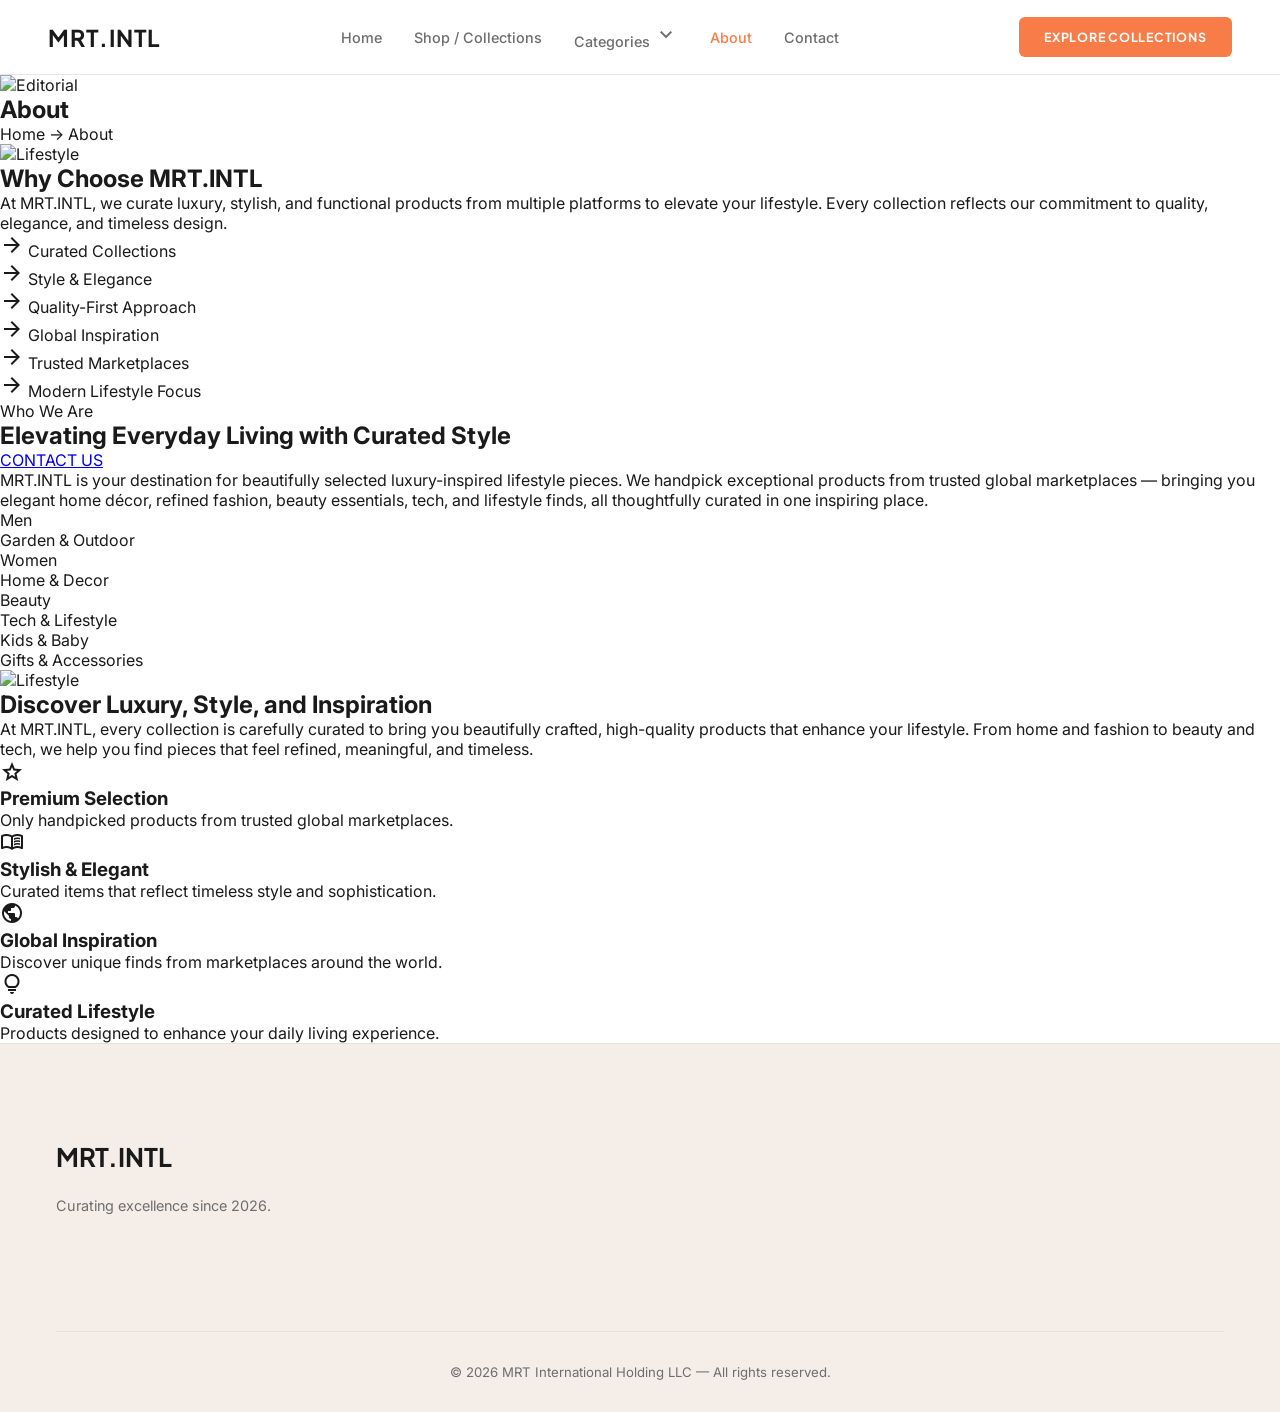
==== commit 4b2fe922: "feat: redesign about page, restore editorial home, fix white screen, and update project maps" ====
--- a/about.html
+++ b/about.html
@@ -5,11 +5,11 @@
     <meta name="viewport" content="width=device-width, initial-scale=1.0, maximum-scale=1.0, user-scalable=no">
     <title>About Us | MRT International</title>
     <link href="https://fonts.googleapis.com/css2?family=Playfair+Display:ital,wght@0,700;0,800;0,900;1,400;1,600&family=Inter:wght@300;400;500;600&family=Plus+Jakarta+Sans:wght@500;600;700&display=swap" rel="stylesheet">
-    <link href="https://fonts.googleapis.com/css2?family=Material+Symbols+Outlined:wght,FILL@300,0..1&display=swap" rel="stylesheet">
+    <link href="https://fonts.googleapis.com/css2?family=Material+Symbols+Outlined:opsz,wght,FILL,GRAD@20..48,100..700,0..1,-25..200" rel="stylesheet">
     <link rel="stylesheet" href="/src/style.css">
     <script type="module" src="/src/main.js"></script>
 </head>
-<body onload="document.body.classList.add('loaded')">
+<body class="bg-white">
 
     <header class="mrt-nav">
         <a href="index.html" class="mrt-nav-logo">MRT.INTL</a>
@@ -17,17 +17,15 @@
             <a href="index.html">Home</a>
             <a href="categories.html">Shop / Collections</a>
             <div class="nav-dropdown-container">
-                <a href="categories.html" style="display:flex;align-items:center;gap:3px;">
-                    Categories <span class="material-symbols-outlined" style="font-size:17px;">expand_more</span>
-                </a>
+                <a href="categories.html">Categories <span class="material-symbols-outlined">expand_more</span></a>
                 <div class="nav-dropdown">
-                    <a href="category.html?c=home-kitchen"         class="nav-dropdown-item">Home &amp; Kitchen</a>
-                    <a href="category.html?c=beauty-personal-care" class="nav-dropdown-item">Beauty &amp; Personal Care</a>
-                    <a href="category.html?c=health-wellness"      class="nav-dropdown-item">Health &amp; Wellness</a>
-                    <a href="category.html?c=pet-supplies"         class="nav-dropdown-item">Pet Supplies</a>
-                    <a href="category.html?c=baby-kids-essentials" class="nav-dropdown-item">Baby &amp; Kids Essentials</a>
-                    <a href="category.html?c=electronics-accessories" class="nav-dropdown-item">Electronics &amp; Accessories</a>
-                    <a href="category.html?c=sports-fitness"       class="nav-dropdown-item">Sports &amp; Fitness</a>
+                    <a href="category.html?c=home-kitchen" class="nav-dropdown-item">Home & Kitchen</a>
+                    <a href="category.html?c=beauty-personal-care" class="nav-dropdown-item">Beauty</a>
+                    <a href="category.html?c=health-wellness" class="nav-dropdown-item">Wellness</a>
+                    <a href="category.html?c=pet-supplies" class="nav-dropdown-item">Pet Supplies</a>
+                    <a href="category.html?c=baby-kids-essentials" class="nav-dropdown-item">Baby & Kids</a>
+                    <a href="category.html?c=electronics-accessories" class="nav-dropdown-item">Tech</a>
+                    <a href="category.html?c=sports-fitness" class="nav-dropdown-item">Sports</a>
                 </div>
             </div>
             <a href="about.html" class="active">About</a>
@@ -35,56 +33,133 @@
         </nav>
         <div class="mrt-nav-right">
             <a href="categories.html" class="nav-cta">EXPLORE COLLECTIONS</a>
-            <button class="nav-menu-btn" id="mobileMenuToggle"><span class="material-symbols-outlined">menu</span></button>
         </div>
     </header>
 
-    <div class="mobile-nav" id="mobileNav">
-        <div class="mobile-nav-panel">
-            <button class="mobile-nav-close" id="mobileNavClose"><span class="material-symbols-outlined">close</span></button>
-            <a href="index.html">Home</a>
-            <a href="categories.html">Shop / Collections</a>
-            <a href="about.html" class="active">About</a>
-            <a href="contact.html">Contact</a>
-        </div>
-        <div style="flex:1" id="mobileNavBackdrop"></div>
-    </div>
+    <main>
+        <!-- Section 1: Editorial Hero -->
+        <section class="relative h-[500px] flex items-center justify-center overflow-hidden">
+            <img src="/assets/editorial_v3/about_hero.png" alt="Editorial" class="absolute inset-0 w-full h-full object-cover grayscale opacity-20">
+            <div class="relative z-10 text-center">
+                <h1 class="text-7xl font-heading font-bold text-gray-900 mb-4">About</h1>
+                <p class="text-sm font-medium tracking-widest text-gray-500 uppercase">Home &rarr; About</p>
+            </div>
+        </section>
 
-    <main>
-        <section style="padding: 8rem 2rem; max-width: 900px; margin: 0 auto; text-align: center;">
-            <p style="font-family: 'Plus Jakarta Sans', sans-serif; font-size: 0.8rem; font-weight: 700; letter-spacing: 0.2em; text-transform: uppercase; color: var(--orange); margin-bottom: 2rem;">Our Story</p>
-            <h1 style="font-family: 'Playfair Display', serif; font-size: clamp(3rem, 6vw, 5rem); margin-bottom: 3rem;">Bespoke Curation</h1>
-            <p style="font-size: 1.1rem; line-height: 1.8; color: var(--muted); margin-bottom: 4rem;">
-                MRT.INTL was founded on a singular principle: that true luxury is found in the thoughtful intersection of quality and aesthetics. We scour the world's most innovative marketplaces to bring you a handpicked collection of lifestyle essentials.
-            </p>
-            <img src="https://images.unsplash.com/photo-1497366216548-37526070297c?w=1200&q=80" alt="Excellence" style="width: 100%; border-radius: 12px; box-shadow: 0 30px 60px rgba(0,0,0,0.1);">
+        <!-- Section 2: Why Choose -->
+        <section class="py-24 px-6 md:px-20 max-w-[1400px] mx-auto grid grid-cols-1 md:grid-cols-2 gap-16 items-center">
+            <div class="rounded-xl overflow-hidden shadow-2xl">
+                <img src="/assets/editorial_v3/why_choose.png" alt="Lifestyle" class="w-full h-full object-cover">
+            </div>
+            <div>
+                <h2 class="text-5xl font-heading font-bold mb-6 text-gray-900">Why Choose MRT.INTL</h2>
+                <p class="text-lg text-gray-600 leading-relaxed mb-8">
+                    At MRT.INTL, we curate luxury, stylish, and functional products from multiple platforms to elevate your lifestyle. Every collection reflects our commitment to quality, elegance, and timeless design.
+                </p>
+                <div class="grid grid-cols-1 sm:grid-cols-2 gap-y-4 gap-x-8">
+                    <div class="flex items-center gap-3 text-gray-800 font-semibold">
+                        <span class="material-symbols-outlined text-orange-500">arrow_forward</span> Curated Collections
+                    </div>
+                    <div class="flex items-center gap-3 text-gray-800 font-semibold">
+                        <span class="material-symbols-outlined text-orange-500">arrow_forward</span> Style & Elegance
+                    </div>
+                    <div class="flex items-center gap-3 text-gray-800 font-semibold">
+                        <span class="material-symbols-outlined text-orange-500">arrow_forward</span> Quality-First Approach
+                    </div>
+                    <div class="flex items-center gap-3 text-gray-800 font-semibold">
+                        <span class="material-symbols-outlined text-orange-500">arrow_forward</span> Global Inspiration
+                    </div>
+                    <div class="flex items-center gap-3 text-gray-800 font-semibold">
+                        <span class="material-symbols-outlined text-orange-500">arrow_forward</span> Trusted Marketplaces
+                    </div>
+                    <div class="flex items-center gap-3 text-gray-800 font-semibold">
+                        <span class="material-symbols-outlined text-orange-500">arrow_forward</span> Modern Lifestyle Focus
+                    </div>
+                </div>
+            </div>
+        </section>
+
+        <!-- Section 3: Who We Are -->
+        <section class="py-24 px-6 md:px-20 bg-gray-50">
+            <div class="max-w-[1400px] mx-auto grid grid-cols-1 lg:grid-cols-2 gap-16">
+                <div>
+                    <p class="text-orange-500 font-bold tracking-widest uppercase text-xs mb-4">Who We Are</p>
+                    <h2 class="text-5xl font-heading font-bold text-gray-900 leading-tight mb-8">
+                        Elevating Everyday Living with Curated Style
+                    </h2>
+                    <a href="contact.html" class="inline-flex items-center justify-center px-10 py-4 bg-gradient-to-r from-orange-500 to-pink-500 text-white font-bold rounded-lg hover:shadow-lg transition-all">
+                        CONTACT US
+                    </a>
+                </div>
+                <div>
+                    <p class="text-gray-600 leading-relaxed mb-10 text-lg">
+                        MRT.INTL is your destination for beautifully selected luxury-inspired lifestyle pieces. We handpick exceptional products from trusted global marketplaces — bringing you elegant home décor, refined fashion, beauty essentials, tech, and lifestyle finds, all thoughtfully curated in one inspiring place.
+                    </p>
+                    <div class="grid grid-cols-2 gap-y-4 text-gray-800 font-medium">
+                        <p>Men</p>
+                        <p>Garden & Outdoor</p>
+                        <p>Women</p>
+                        <p>Home & Decor</p>
+                        <p>Beauty</p>
+                        <p>Tech & Lifestyle</p>
+                        <p>Kids & Baby</p>
+                        <p>Gifts & Accessories</p>
+                    </div>
+                </div>
+            </div>
+        </section>
+
+        <!-- Section 4: Discovery Banner -->
+        <section class="relative py-32 px-6 flex flex-col items-center justify-center text-center overflow-hidden min-h-[600px]">
+            <img src="/assets/editorial_v3/discovery_bg.png" alt="Lifestyle" class="absolute inset-0 w-full h-full object-cover grayscale brightness-50">
+            <div class="relative z-10 max-w-4xl">
+                <h2 class="text-5xl md:text-6xl font-heading font-bold text-white mb-6">Discover Luxury, Style, and Inspiration</h2>
+                <p class="text-xl text-white opacity-80 mb-16 leading-relaxed">
+                    At MRT.INTL, every collection is carefully curated to bring you beautifully crafted, high-quality products that enhance your lifestyle. From home and fashion to beauty and tech, we help you find pieces that feel refined, meaningful, and timeless.
+                </p>
+                <div class="grid grid-cols-1 md:grid-cols-4 gap-8">
+                    <div class="flex flex-col items-center">
+                        <div class="w-16 h-16 bg-orange-500 rounded-lg flex items-center justify-center mb-4 shadow-lg">
+                            <span class="material-symbols-outlined text-white text-3xl">star</span>
+                        </div>
+                        <h3 class="text-white font-bold mb-2">Premium Selection</h3>
+                        <p class="text-white text-xs opacity-70">Only handpicked products from trusted global marketplaces.</p>
+                    </div>
+                    <div class="flex flex-col items-center">
+                        <div class="w-16 h-16 bg-orange-500 rounded-lg flex items-center justify-center mb-4 shadow-lg">
+                            <span class="material-symbols-outlined text-white text-3xl">menu_book</span>
+                        </div>
+                        <h3 class="text-white font-bold mb-2">Stylish & Elegant</h3>
+                        <p class="text-white text-xs opacity-70">Curated items that reflect timeless style and sophistication.</p>
+                    </div>
+                    <div class="flex flex-col items-center">
+                        <div class="w-16 h-16 bg-orange-500 rounded-lg flex items-center justify-center mb-4 shadow-lg">
+                            <span class="material-symbols-outlined text-white text-3xl">public</span>
+                        </div>
+                        <h3 class="text-white font-bold mb-2">Global Inspiration</h3>
+                        <p class="text-white text-xs opacity-70">Discover unique finds from marketplaces around the world.</p>
+                    </div>
+                    <div class="flex flex-col items-center">
+                        <div class="w-16 h-16 bg-orange-500 rounded-lg flex items-center justify-center mb-4 shadow-lg">
+                            <span class="material-symbols-outlined text-white text-3xl">lightbulb</span>
+                        </div>
+                        <h3 class="text-white font-bold mb-2">Curated Lifestyle</h3>
+                        <p class="text-white text-xs opacity-70">Products designed to enhance your daily living experience.</p>
+                    </div>
+                </div>
+            </div>
         </section>
     </main>
 
     <footer class="mrt-footer">
         <div class="footer-grid">
             <div>
-                <p class="footer-col-title">Company</p>
-                <ul class="footer-links">
-                    <li><a href="index.html">Home</a></li>
-                    <li><a href="about.html">About Us</a></li>
-                    <li><a href="contact.html">Contact</a></li>
-                </ul>
-            </div>
-            <div>
-                <p class="footer-col-title">Categories</p>
-                <ul class="footer-links">
-                    <li><a href="category.html?c=home-kitchen">Home &amp; Kitchen</a></li>
-                    <li><a href="category.html?c=beauty-personal-care">Beauty</a></li>
-                </ul>
-            </div>
-            <div>
                 <p class="footer-brand-logo">MRT.INTL</p>
                 <p class="footer-brand-desc">Curating excellence since 2026.</p>
             </div>
         </div>
         <div class="footer-bottom">
-            <p>© 2026 MRT International Holding LLC</p>
+            <p>© 2026 MRT International Holding LLC — All rights reserved.</p>
         </div>
     </footer>
 </body>
--- a/src/style.css
+++ b/src/style.css
@@ -18,8 +18,8 @@
 
 * { box-sizing: border-box; margin: 0; padding: 0; }
 html { font-family: 'Inter', sans-serif; color: var(--ink); background: #fff; scroll-behavior: smooth; }
-body { opacity: 0; transition: opacity 0.4s ease; overflow-x: hidden; }
-body.loaded { opacity: 1; }
+body { overflow-x: hidden; }
+/* body.loaded { opacity: 1; } - Removed to prevent white screen issues */
 
 ::-webkit-scrollbar { width: 6px; }
 ::-webkit-scrollbar-thumb { background: var(--orange); border-radius: 3px; }
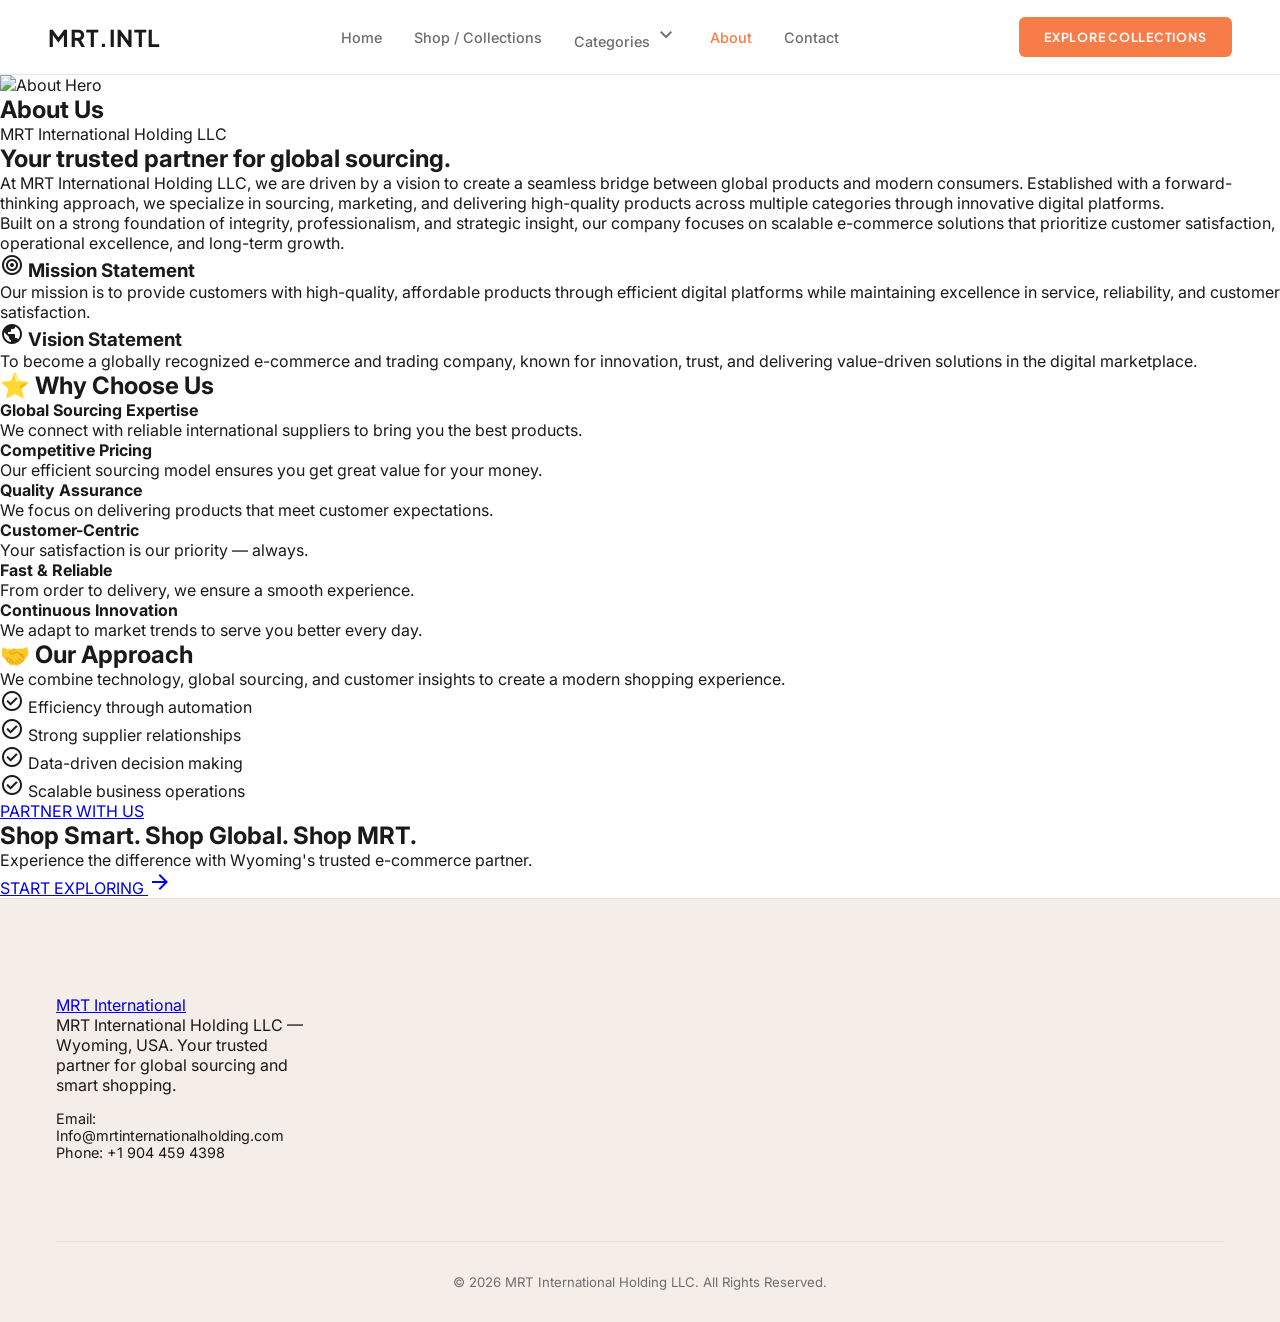
==== commit 1529aff8: "feat: complete brand synchronization and refined category engine" ====
--- a/about.html
+++ b/about.html
@@ -3,13 +3,13 @@
 <head>
     <meta charset="UTF-8">
     <meta name="viewport" content="width=device-width, initial-scale=1.0, maximum-scale=1.0, user-scalable=no">
-    <title>About Us | MRT International</title>
+    <title>About Us | MRT International Holding LLC</title>
     <link href="https://fonts.googleapis.com/css2?family=Playfair+Display:ital,wght@0,700;0,800;0,900;1,400;1,600&family=Inter:wght@300;400;500;600&family=Plus+Jakarta+Sans:wght@500;600;700&display=swap" rel="stylesheet">
     <link href="https://fonts.googleapis.com/css2?family=Material+Symbols+Outlined:opsz,wght,FILL,GRAD@20..48,100..700,0..1,-25..200" rel="stylesheet">
     <link rel="stylesheet" href="/src/style.css">
     <script type="module" src="/src/main.js"></script>
 </head>
-<body class="bg-white">
+<body class="bg-white" onload="document.body.classList.add('loaded')">
 
     <header class="mrt-nav">
         <a href="index.html" class="mrt-nav-logo">MRT.INTL</a>
@@ -37,130 +37,142 @@
     </header>
 
     <main>
-        <!-- Section 1: Editorial Hero -->
-        <section class="relative h-[500px] flex items-center justify-center overflow-hidden">
-            <img src="/assets/editorial_v3/about_hero.png" alt="Editorial" class="absolute inset-0 w-full h-full object-cover grayscale opacity-20">
+        <!-- Section 1: Hero -->
+        <section class="relative h-[450px] flex items-center justify-center overflow-hidden">
+            <img src="/assets/editorial_v3/discovery_bg.png" alt="About Hero" class="absolute inset-0 w-full h-full object-cover grayscale opacity-20">
             <div class="relative z-10 text-center">
-                <h1 class="text-7xl font-heading font-bold text-gray-900 mb-4">About</h1>
-                <p class="text-sm font-medium tracking-widest text-gray-500 uppercase">Home &rarr; About</p>
+                <h1 class="text-6xl md:text-8xl font-heading font-bold text-gray-900 mb-4">About Us</h1>
+                <p class="text-xs font-bold tracking-[0.3em] text-orange-500 uppercase">MRT International Holding LLC</p>
             </div>
         </section>
 
-        <!-- Section 2: Why Choose -->
-        <section class="py-24 px-6 md:px-20 max-w-[1400px] mx-auto grid grid-cols-1 md:grid-cols-2 gap-16 items-center">
-            <div class="rounded-xl overflow-hidden shadow-2xl">
-                <img src="/assets/editorial_v3/why_choose.png" alt="Lifestyle" class="w-full h-full object-cover">
-            </div>
-            <div>
-                <h2 class="text-5xl font-heading font-bold mb-6 text-gray-900">Why Choose MRT.INTL</h2>
-                <p class="text-lg text-gray-600 leading-relaxed mb-8">
-                    At MRT.INTL, we curate luxury, stylish, and functional products from multiple platforms to elevate your lifestyle. Every collection reflects our commitment to quality, elegance, and timeless design.
-                </p>
-                <div class="grid grid-cols-1 sm:grid-cols-2 gap-y-4 gap-x-8">
-                    <div class="flex items-center gap-3 text-gray-800 font-semibold">
-                        <span class="material-symbols-outlined text-orange-500">arrow_forward</span> Curated Collections
+        <!-- Section 2: Detailed Bio -->
+        <section class="py-24 px-6 md:px-20 max-w-[1200px] mx-auto">
+            <div class="grid grid-cols-1 lg:grid-cols-2 gap-16 items-start">
+                <div>
+                    <h2 class="text-4xl md:text-5xl font-heading font-bold text-gray-900 mb-8 leading-tight">Your trusted partner for global sourcing.</h2>
+                    <p class="text-lg text-gray-600 leading-relaxed mb-6">
+                        At MRT International Holding LLC, we are driven by a vision to create a seamless bridge between global products and modern consumers. Established with a forward-thinking approach, we specialize in sourcing, marketing, and delivering high-quality products across multiple categories through innovative digital platforms.
+                    </p>
+                    <p class="text-lg text-gray-600 leading-relaxed">
+                        Built on a strong foundation of integrity, professionalism, and strategic insight, our company focuses on scalable e-commerce solutions that prioritize customer satisfaction, operational excellence, and long-term growth.
+                    </p>
+                </div>
+                <div class="space-y-10">
+                    <div>
+                        <h3 class="flex items-center gap-3 text-2xl font-heading font-bold text-gray-900 mb-4">
+                            <span class="material-symbols-outlined text-orange-500">target</span> Mission Statement
+                        </h3>
+                        <p class="text-gray-600 leading-relaxed">
+                            Our mission is to provide customers with high-quality, affordable products through efficient digital platforms while maintaining excellence in service, reliability, and customer satisfaction.
+                        </p>
                     </div>
-                    <div class="flex items-center gap-3 text-gray-800 font-semibold">
-                        <span class="material-symbols-outlined text-orange-500">arrow_forward</span> Style & Elegance
-                    </div>
-                    <div class="flex items-center gap-3 text-gray-800 font-semibold">
-                        <span class="material-symbols-outlined text-orange-500">arrow_forward</span> Quality-First Approach
-                    </div>
-                    <div class="flex items-center gap-3 text-gray-800 font-semibold">
-                        <span class="material-symbols-outlined text-orange-500">arrow_forward</span> Global Inspiration
-                    </div>
-                    <div class="flex items-center gap-3 text-gray-800 font-semibold">
-                        <span class="material-symbols-outlined text-orange-500">arrow_forward</span> Trusted Marketplaces
-                    </div>
-                    <div class="flex items-center gap-3 text-gray-800 font-semibold">
-                        <span class="material-symbols-outlined text-orange-500">arrow_forward</span> Modern Lifestyle Focus
+                    <div>
+                        <h3 class="flex items-center gap-3 text-2xl font-heading font-bold text-gray-900 mb-4">
+                            <span class="material-symbols-outlined text-orange-500">public</span> Vision Statement
+                        </h3>
+                        <p class="text-gray-600 leading-relaxed">
+                            To become a globally recognized e-commerce and trading company, known for innovation, trust, and delivering value-driven solutions in the digital marketplace.
+                        </p>
                     </div>
                 </div>
             </div>
         </section>
 
-        <!-- Section 3: Who We Are -->
-        <section class="py-24 px-6 md:px-20 bg-gray-50">
-            <div class="max-w-[1400px] mx-auto grid grid-cols-1 lg:grid-cols-2 gap-16">
+        <!-- Section 3: Why Choose & Approach -->
+        <section class="py-24 bg-gray-50 px-6 md:px-20">
+            <div class="max-w-[1400px] mx-auto grid grid-cols-1 lg:grid-cols-2 gap-20">
+                <!-- Why Choose Us -->
                 <div>
-                    <p class="text-orange-500 font-bold tracking-widest uppercase text-xs mb-4">Who We Are</p>
-                    <h2 class="text-5xl font-heading font-bold text-gray-900 leading-tight mb-8">
-                        Elevating Everyday Living with Curated Style
+                    <h2 class="text-4xl font-heading font-bold text-gray-900 mb-12 flex items-center gap-4">
+                        <span class="text-orange-500">⭐</span> Why Choose Us
                     </h2>
-                    <a href="contact.html" class="inline-flex items-center justify-center px-10 py-4 bg-gradient-to-r from-orange-500 to-pink-500 text-white font-bold rounded-lg hover:shadow-lg transition-all">
-                        CONTACT US
-                    </a>
+                    <div class="grid grid-cols-1 sm:grid-cols-2 gap-8">
+                        <div>
+                            <h4 class="font-bold text-gray-900 mb-2">Global Sourcing Expertise</h4>
+                            <p class="text-sm text-gray-500">We connect with reliable international suppliers to bring you the best products.</p>
+                        </div>
+                        <div>
+                            <h4 class="font-bold text-gray-900 mb-2">Competitive Pricing</h4>
+                            <p class="text-sm text-gray-500">Our efficient sourcing model ensures you get great value for your money.</p>
+                        </div>
+                        <div>
+                            <h4 class="font-bold text-gray-900 mb-2">Quality Assurance</h4>
+                            <p class="text-sm text-gray-500">We focus on delivering products that meet customer expectations.</p>
+                        </div>
+                        <div>
+                            <h4 class="font-bold text-gray-900 mb-2">Customer-Centric</h4>
+                            <p class="text-sm text-gray-500">Your satisfaction is our priority — always.</p>
+                        </div>
+                        <div>
+                            <h4 class="font-bold text-gray-900 mb-2">Fast & Reliable</h4>
+                            <p class="text-sm text-gray-500">From order to delivery, we ensure a smooth experience.</p>
+                        </div>
+                        <div>
+                            <h4 class="font-bold text-gray-900 mb-2">Continuous Innovation</h4>
+                            <p class="text-sm text-gray-500">We adapt to market trends to serve you better every day.</p>
+                        </div>
+                    </div>
                 </div>
-                <div>
-                    <p class="text-gray-600 leading-relaxed mb-10 text-lg">
-                        MRT.INTL is your destination for beautifully selected luxury-inspired lifestyle pieces. We handpick exceptional products from trusted global marketplaces — bringing you elegant home décor, refined fashion, beauty essentials, tech, and lifestyle finds, all thoughtfully curated in one inspiring place.
-                    </p>
-                    <div class="grid grid-cols-2 gap-y-4 text-gray-800 font-medium">
-                        <p>Men</p>
-                        <p>Garden & Outdoor</p>
-                        <p>Women</p>
-                        <p>Home & Decor</p>
-                        <p>Beauty</p>
-                        <p>Tech & Lifestyle</p>
-                        <p>Kids & Baby</p>
-                        <p>Gifts & Accessories</p>
+
+                <!-- Our Approach -->
+                <div class="bg-white p-12 rounded-2xl shadow-xl">
+                    <h2 class="text-4xl font-heading font-bold text-gray-900 mb-10 flex items-center gap-4">
+                        <span class="text-orange-500">🤝</span> Our Approach
+                    </h2>
+                    <p class="text-gray-600 mb-8 italic">We combine technology, global sourcing, and customer insights to create a modern shopping experience.</p>
+                    <ul class="space-y-6">
+                        <li class="flex items-start gap-4">
+                            <span class="material-symbols-outlined text-orange-500">check_circle</span>
+                            <span class="text-gray-800 font-medium">Efficiency through automation</span>
+                        </li>
+                        <li class="flex items-start gap-4">
+                            <span class="material-symbols-outlined text-orange-500">check_circle</span>
+                            <span class="text-gray-800 font-medium">Strong supplier relationships</span>
+                        </li>
+                        <li class="flex items-start gap-4">
+                            <span class="material-symbols-outlined text-orange-500">check_circle</span>
+                            <span class="text-gray-800 font-medium">Data-driven decision making</span>
+                        </li>
+                        <li class="flex items-start gap-4">
+                            <span class="material-symbols-outlined text-orange-500">check_circle</span>
+                            <span class="text-gray-800 font-medium">Scalable business operations</span>
+                        </li>
+                    </ul>
+                    <div class="mt-12 pt-10 border-t border-gray-100">
+                        <a href="contact.html" class="inline-block px-8 py-4 bg-orange-500 text-white font-bold rounded-lg hover:bg-orange-600 transition-colors">
+                            PARTNER WITH US
+                        </a>
                     </div>
                 </div>
             </div>
         </section>
 
-        <!-- Section 4: Discovery Banner -->
-        <section class="relative py-32 px-6 flex flex-col items-center justify-center text-center overflow-hidden min-h-[600px]">
-            <img src="/assets/editorial_v3/discovery_bg.png" alt="Lifestyle" class="absolute inset-0 w-full h-full object-cover grayscale brightness-50">
-            <div class="relative z-10 max-w-4xl">
-                <h2 class="text-5xl md:text-6xl font-heading font-bold text-white mb-6">Discover Luxury, Style, and Inspiration</h2>
-                <p class="text-xl text-white opacity-80 mb-16 leading-relaxed">
-                    At MRT.INTL, every collection is carefully curated to bring you beautifully crafted, high-quality products that enhance your lifestyle. From home and fashion to beauty and tech, we help you find pieces that feel refined, meaningful, and timeless.
-                </p>
-                <div class="grid grid-cols-1 md:grid-cols-4 gap-8">
-                    <div class="flex flex-col items-center">
-                        <div class="w-16 h-16 bg-orange-500 rounded-lg flex items-center justify-center mb-4 shadow-lg">
-                            <span class="material-symbols-outlined text-white text-3xl">star</span>
-                        </div>
-                        <h3 class="text-white font-bold mb-2">Premium Selection</h3>
-                        <p class="text-white text-xs opacity-70">Only handpicked products from trusted global marketplaces.</p>
-                    </div>
-                    <div class="flex flex-col items-center">
-                        <div class="w-16 h-16 bg-orange-500 rounded-lg flex items-center justify-center mb-4 shadow-lg">
-                            <span class="material-symbols-outlined text-white text-3xl">menu_book</span>
-                        </div>
-                        <h3 class="text-white font-bold mb-2">Stylish & Elegant</h3>
-                        <p class="text-white text-xs opacity-70">Curated items that reflect timeless style and sophistication.</p>
-                    </div>
-                    <div class="flex flex-col items-center">
-                        <div class="w-16 h-16 bg-orange-500 rounded-lg flex items-center justify-center mb-4 shadow-lg">
-                            <span class="material-symbols-outlined text-white text-3xl">public</span>
-                        </div>
-                        <h3 class="text-white font-bold mb-2">Global Inspiration</h3>
-                        <p class="text-white text-xs opacity-70">Discover unique finds from marketplaces around the world.</p>
-                    </div>
-                    <div class="flex flex-col items-center">
-                        <div class="w-16 h-16 bg-orange-500 rounded-lg flex items-center justify-center mb-4 shadow-lg">
-                            <span class="material-symbols-outlined text-white text-3xl">lightbulb</span>
-                        </div>
-                        <h3 class="text-white font-bold mb-2">Curated Lifestyle</h3>
-                        <p class="text-white text-xs opacity-70">Products designed to enhance your daily living experience.</p>
-                    </div>
-                </div>
-            </div>
+        <!-- CTA Section -->
+        <section class="py-24 text-center px-6">
+            <h2 class="text-3xl md:text-4xl font-heading font-bold text-gray-900 mb-6">Shop Smart. Shop Global. Shop MRT.</h2>
+            <p class="text-gray-500 mb-10">Experience the difference with Wyoming's trusted e-commerce partner.</p>
+            <a href="categories.html" class="inline-flex items-center gap-3 text-orange-500 font-bold text-xl hover:gap-5 transition-all">
+                START EXPLORING <span class="material-symbols-outlined">arrow_forward</span>
+            </a>
         </section>
     </main>
 
     <footer class="mrt-footer">
         <div class="footer-grid">
-            <div>
-                <p class="footer-brand-logo">MRT.INTL</p>
-                <p class="footer-brand-desc">Curating excellence since 2026.</p>
+            <div class="footer-col-brand">
+                <a href="index.html" class="footer-logo">MRT International</a>
+                <p class="footer-desc">MRT International Holding LLC — Wyoming, USA. Your trusted partner for global sourcing and smart shopping.</p>
+                <div style="margin-top: 15px; color: var(--gray-400); font-size: 0.9rem;">
+                    <p>Email: Info@mrtinternationalholding.com</p>
+                    <p>Phone: +1 904 459 4398</p>
+                </div>
             </div>
         </div>
         <div class="footer-bottom">
-            <p>© 2026 MRT International Holding LLC — All rights reserved.</p>
+            <p>&copy; 2026 MRT International Holding LLC. All Rights Reserved.</p>
         </div>
     </footer>
+
 </body>
 </html>
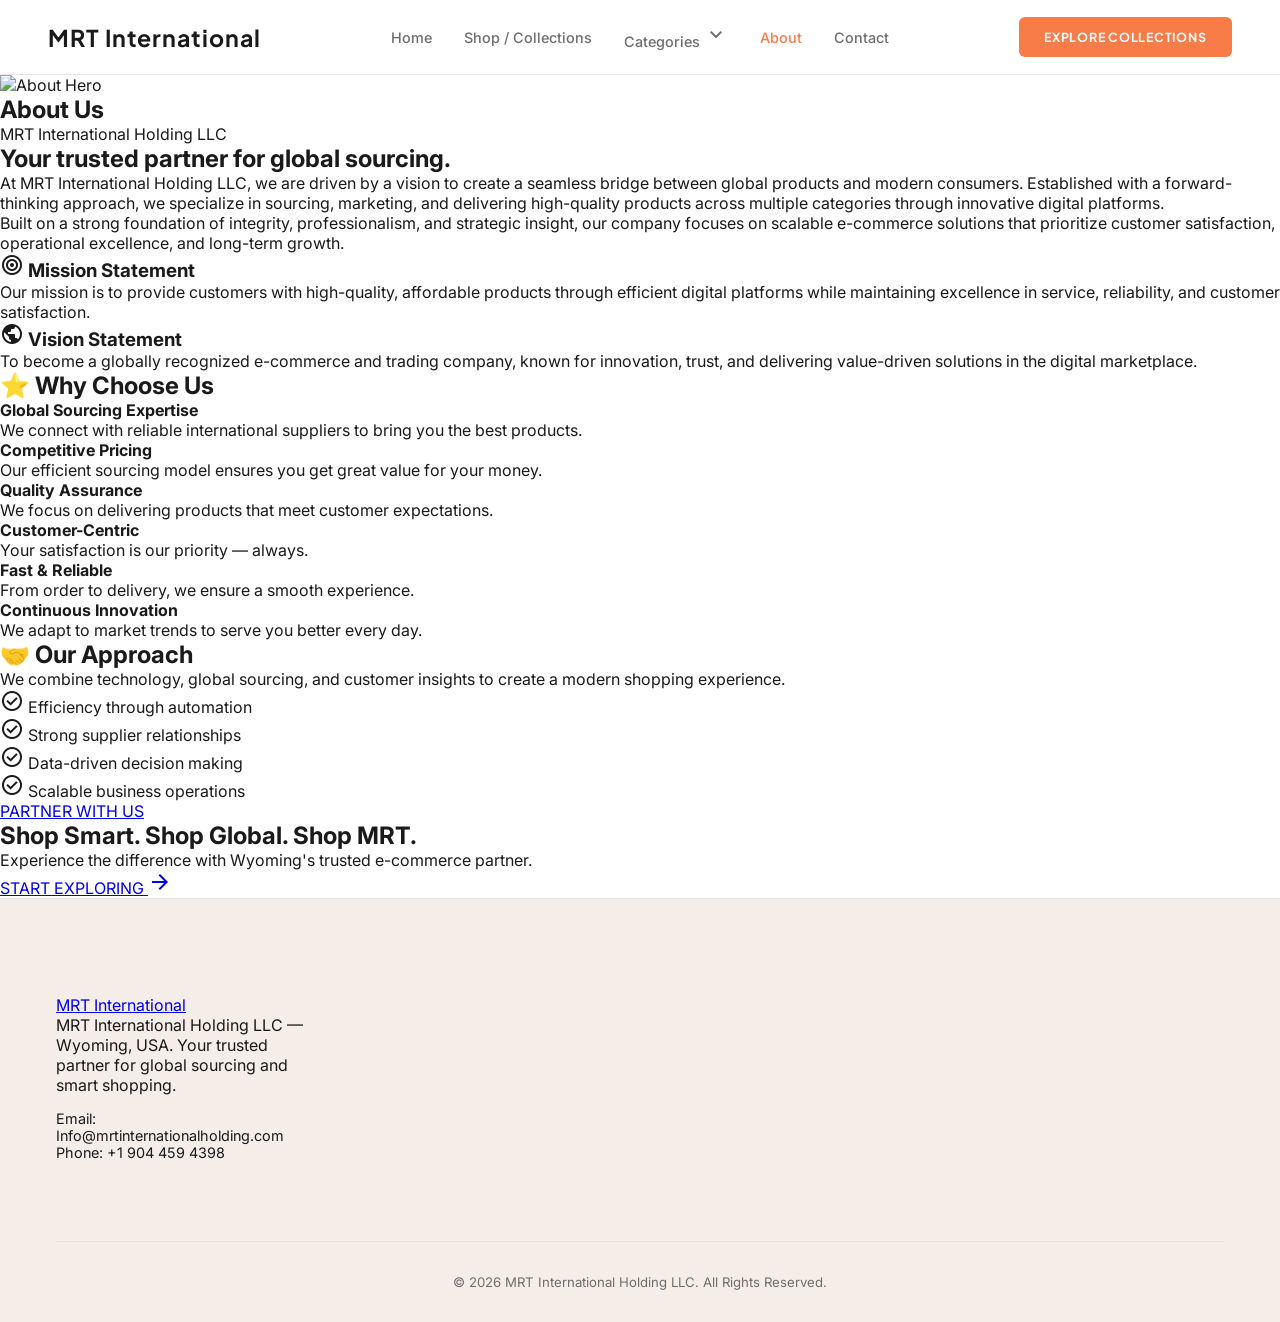
==== commit 0b10e11a: "chore: standardize branding to MRT International across all pages and update project maps" ====
--- a/about.html
+++ b/about.html
@@ -12,7 +12,7 @@
 <body class="bg-white" onload="document.body.classList.add('loaded')">
 
     <header class="mrt-nav">
-        <a href="index.html" class="mrt-nav-logo">MRT.INTL</a>
+        <a href="index.html" class="mrt-nav-logo">MRT International</a>
         <nav class="mrt-nav-links">
             <a href="index.html">Home</a>
             <a href="categories.html">Shop / Collections</a>
--- a/src/style.css
+++ b/src/style.css
@@ -698,28 +698,51 @@
     font-variation-settings: 'FILL' 1;
 }
 
-/* Trust Statement Banner */
+/* Trust Statement Banner - Enhanced Aesthetic */
 .trust-statement-banner {
-    margin-top: 80px;
-    padding: 60px 40px;
-    background: #111;
+    margin-top: 100px;
+    padding: 100px 40px;
+    background: linear-gradient(rgba(0,0,0,0.6), rgba(0,0,0,0.7)), url('/assets/editorial_v3/trust_bg.png');
+    background-size: cover;
+    background-position: center;
+    background-attachment: fixed; /* Parallax effect for premium feel */
     color: #fff;
-    border-radius: 20px;
+    border-radius: 30px;
     text-align: center;
-    box-shadow: 0 20px 40px rgba(0,0,0,0.15);
+    box-shadow: 0 30px 60px rgba(0,0,0,0.2);
+    position: relative;
+    overflow: hidden;
+    border: 1px solid rgba(255,255,255,0.1);
+}
+
+.trust-statement-banner::before {
+    content: '';
+    position: absolute;
+    inset: 0;
+    backdrop-filter: blur(2px);
+    z-index: 1;
+}
+
+.trust-statement-banner h3, 
+.trust-statement-banner p {
+    position: relative;
+    z-index: 2;
 }
 
 .trust-statement-banner h3 {
-    font-size: 32px;
-    font-weight: 700;
-    margin-bottom: 15px;
+    font-size: clamp(2rem, 5vw, 3.5rem);
+    font-weight: 800;
+    margin-bottom: 25px;
     color: #fff;
+    font-family: var(--font-heading);
+    letter-spacing: -0.02em;
 }
 
 .trust-statement-banner p {
-    font-size: 18px;
-    color: rgba(255,255,255,0.8);
-    max-width: 600px;
+    font-size: clamp(1.1rem, 2vw, 1.4rem);
+    color: rgba(255,255,255,0.9);
+    max-width: 750px;
     margin: 0 auto;
-    line-height: 1.6;
-}
+    line-height: 1.8;
+    font-weight: 400;
+}
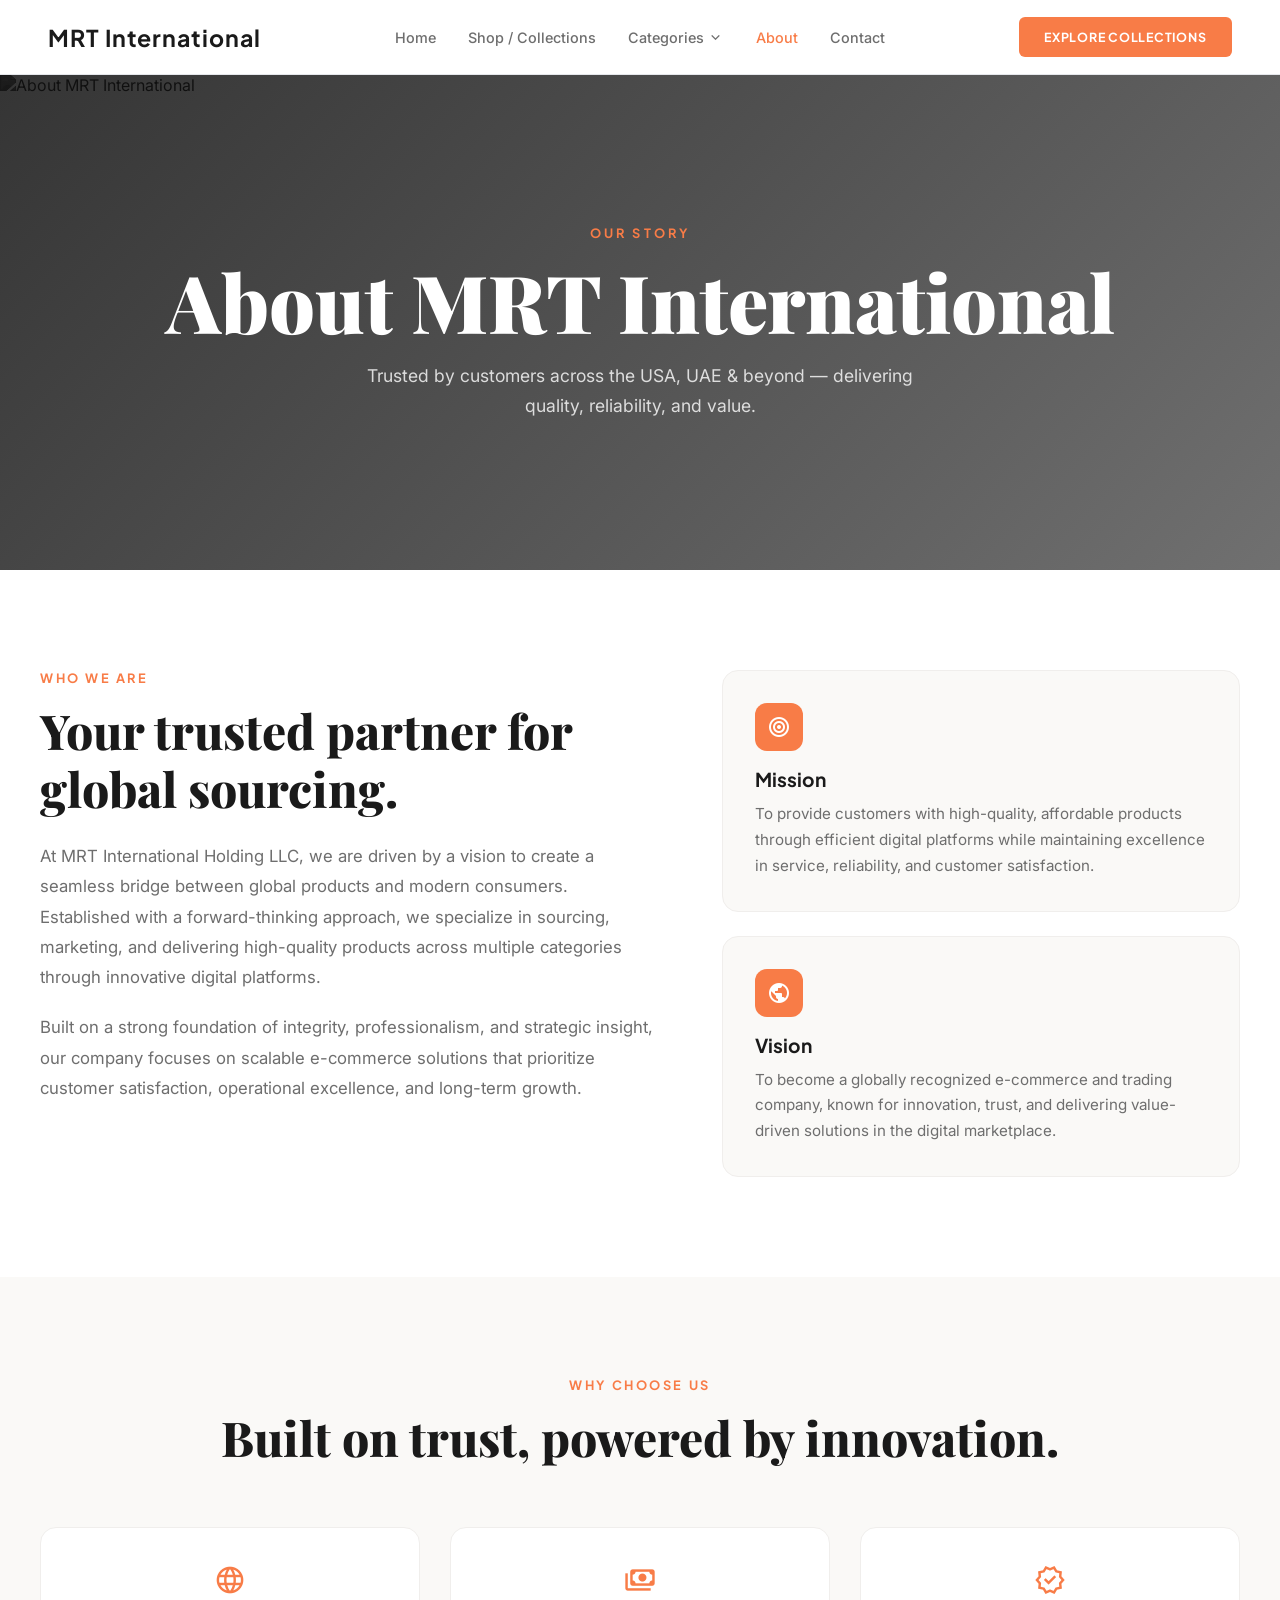
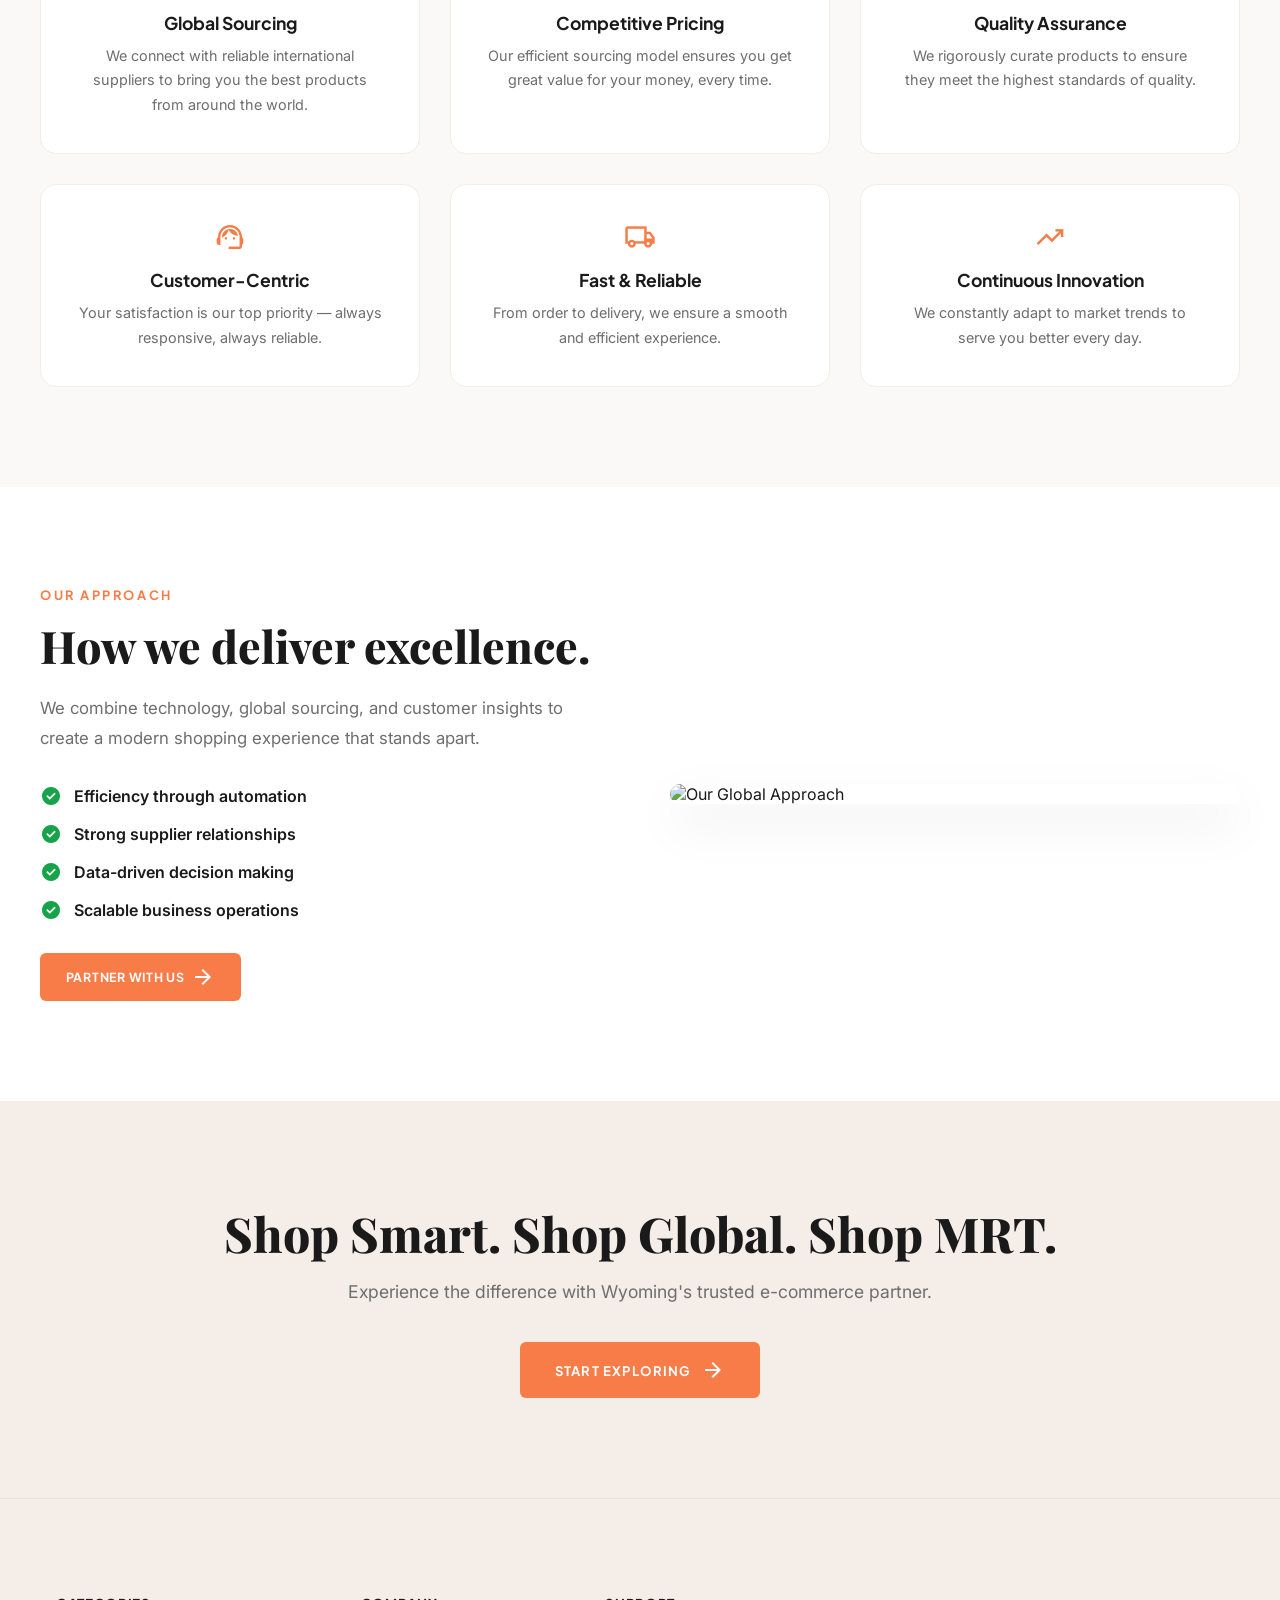
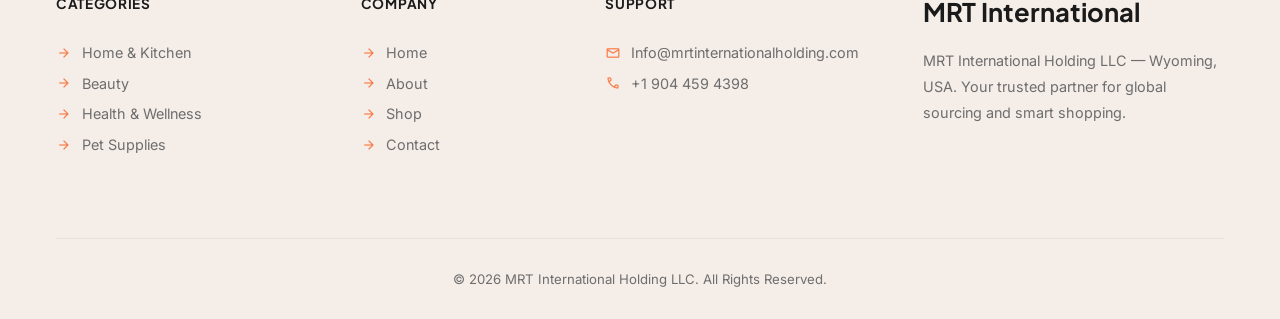
==== commit 2c7474ea: "Storefront overhaul: product cards, Quick View modal, About page, Shop page" ====
--- a/about.html
+++ b/about.html
@@ -4,12 +4,13 @@
     <meta charset="UTF-8">
     <meta name="viewport" content="width=device-width, initial-scale=1.0, maximum-scale=1.0, user-scalable=no">
     <title>About Us | MRT International Holding LLC</title>
+    <meta name="description" content="Learn about MRT International Holding LLC — your trusted partner for global sourcing and curated e-commerce solutions from Wyoming, USA.">
     <link href="https://fonts.googleapis.com/css2?family=Playfair+Display:ital,wght@0,700;0,800;0,900;1,400;1,600&family=Inter:wght@300;400;500;600&family=Plus+Jakarta+Sans:wght@500;600;700&display=swap" rel="stylesheet">
     <link href="https://fonts.googleapis.com/css2?family=Material+Symbols+Outlined:opsz,wght,FILL,GRAD@20..48,100..700,0..1,-25..200" rel="stylesheet">
     <link rel="stylesheet" href="/src/style.css">
     <script type="module" src="/src/main.js"></script>
 </head>
-<body class="bg-white" onload="document.body.classList.add('loaded')">
+<body onload="document.body.classList.add('loaded')">
 
     <header class="mrt-nav">
         <a href="index.html" class="mrt-nav-logo">MRT International</a>
@@ -17,15 +18,17 @@
             <a href="index.html">Home</a>
             <a href="categories.html">Shop / Collections</a>
             <div class="nav-dropdown-container">
-                <a href="categories.html">Categories <span class="material-symbols-outlined">expand_more</span></a>
+                <a href="categories.html" style="display:flex;align-items:center;gap:3px;">
+                    Categories <span class="material-symbols-outlined" style="font-size:17px;">expand_more</span>
+                </a>
                 <div class="nav-dropdown">
-                    <a href="category.html?c=home-kitchen" class="nav-dropdown-item">Home & Kitchen</a>
-                    <a href="category.html?c=beauty-personal-care" class="nav-dropdown-item">Beauty</a>
-                    <a href="category.html?c=health-wellness" class="nav-dropdown-item">Wellness</a>
+                    <a href="category.html?c=home-kitchen" class="nav-dropdown-item">Home &amp; Kitchen</a>
+                    <a href="category.html?c=beauty-personal-care" class="nav-dropdown-item">Beauty &amp; Personal Care</a>
+                    <a href="category.html?c=health-wellness" class="nav-dropdown-item">Health &amp; Wellness</a>
                     <a href="category.html?c=pet-supplies" class="nav-dropdown-item">Pet Supplies</a>
-                    <a href="category.html?c=baby-kids-essentials" class="nav-dropdown-item">Baby & Kids</a>
-                    <a href="category.html?c=electronics-accessories" class="nav-dropdown-item">Tech</a>
-                    <a href="category.html?c=sports-fitness" class="nav-dropdown-item">Sports</a>
+                    <a href="category.html?c=baby-kids-essentials" class="nav-dropdown-item">Baby &amp; Kids Essentials</a>
+                    <a href="category.html?c=electronics-accessories" class="nav-dropdown-item">Electronics &amp; Accessories</a>
+                    <a href="category.html?c=sports-fitness" class="nav-dropdown-item">Sports &amp; Fitness</a>
                 </div>
             </div>
             <a href="about.html" class="active">About</a>
@@ -33,140 +36,173 @@
         </nav>
         <div class="mrt-nav-right">
             <a href="categories.html" class="nav-cta">EXPLORE COLLECTIONS</a>
+            <button class="nav-menu-btn" id="mobileMenuToggle" aria-label="Open menu">
+                <span class="material-symbols-outlined">menu</span>
+            </button>
         </div>
     </header>
 
+    <!-- Mobile Nav -->
+    <div class="mobile-nav" id="mobileNav">
+        <div class="mobile-nav-panel">
+            <button class="mobile-nav-close" id="mobileNavClose">
+                <span class="material-symbols-outlined">close</span>
+            </button>
+            <a href="index.html"><span class="material-symbols-outlined" style="font-size:18px;">home</span> Home</a>
+            <a href="categories.html"><span class="material-symbols-outlined" style="font-size:18px;">storefront</span> Shop / Collections</a>
+            <a href="about.html" class="active"><span class="material-symbols-outlined" style="font-size:18px;">info</span> About</a>
+            <a href="contact.html"><span class="material-symbols-outlined" style="font-size:18px;">mail</span> Contact</a>
+        </div>
+        <div style="flex:1" id="mobileNavBackdrop"></div>
+    </div>
+
     <main>
-        <!-- Section 1: Hero -->
-        <section class="relative h-[450px] flex items-center justify-center overflow-hidden">
-            <img src="/assets/editorial_v3/discovery_bg.png" alt="About Hero" class="absolute inset-0 w-full h-full object-cover grayscale opacity-20">
-            <div class="relative z-10 text-center">
-                <h1 class="text-6xl md:text-8xl font-heading font-bold text-gray-900 mb-4">About Us</h1>
-                <p class="text-xs font-bold tracking-[0.3em] text-orange-500 uppercase">MRT International Holding LLC</p>
-            </div>
-        </section>
-
-        <!-- Section 2: Detailed Bio -->
-        <section class="py-24 px-6 md:px-20 max-w-[1200px] mx-auto">
-            <div class="grid grid-cols-1 lg:grid-cols-2 gap-16 items-start">
-                <div>
-                    <h2 class="text-4xl md:text-5xl font-heading font-bold text-gray-900 mb-8 leading-tight">Your trusted partner for global sourcing.</h2>
-                    <p class="text-lg text-gray-600 leading-relaxed mb-6">
-                        At MRT International Holding LLC, we are driven by a vision to create a seamless bridge between global products and modern consumers. Established with a forward-thinking approach, we specialize in sourcing, marketing, and delivering high-quality products across multiple categories through innovative digital platforms.
-                    </p>
-                    <p class="text-lg text-gray-600 leading-relaxed">
-                        Built on a strong foundation of integrity, professionalism, and strategic insight, our company focuses on scalable e-commerce solutions that prioritize customer satisfaction, operational excellence, and long-term growth.
-                    </p>
-                </div>
-                <div class="space-y-10">
-                    <div>
-                        <h3 class="flex items-center gap-3 text-2xl font-heading font-bold text-gray-900 mb-4">
-                            <span class="material-symbols-outlined text-orange-500">target</span> Mission Statement
-                        </h3>
-                        <p class="text-gray-600 leading-relaxed">
-                            Our mission is to provide customers with high-quality, affordable products through efficient digital platforms while maintaining excellence in service, reliability, and customer satisfaction.
-                        </p>
-                    </div>
-                    <div>
-                        <h3 class="flex items-center gap-3 text-2xl font-heading font-bold text-gray-900 mb-4">
-                            <span class="material-symbols-outlined text-orange-500">public</span> Vision Statement
-                        </h3>
-                        <p class="text-gray-600 leading-relaxed">
-                            To become a globally recognized e-commerce and trading company, known for innovation, trust, and delivering value-driven solutions in the digital marketplace.
-                        </p>
-                    </div>
-                </div>
-            </div>
-        </section>
-
-        <!-- Section 3: Why Choose & Approach -->
-        <section class="py-24 bg-gray-50 px-6 md:px-20">
-            <div class="max-w-[1400px] mx-auto grid grid-cols-1 lg:grid-cols-2 gap-20">
-                <!-- Why Choose Us -->
-                <div>
-                    <h2 class="text-4xl font-heading font-bold text-gray-900 mb-12 flex items-center gap-4">
-                        <span class="text-orange-500">⭐</span> Why Choose Us
-                    </h2>
-                    <div class="grid grid-cols-1 sm:grid-cols-2 gap-8">
-                        <div>
-                            <h4 class="font-bold text-gray-900 mb-2">Global Sourcing Expertise</h4>
-                            <p class="text-sm text-gray-500">We connect with reliable international suppliers to bring you the best products.</p>
+        <!-- Hero Section -->
+        <section class="about-hero">
+            <img src="/assets/editorial_v3/discovery_bg.png" alt="About MRT International" class="about-hero-bg">
+            <div class="about-hero-overlay"></div>
+            <div class="about-hero-content">
+                <p class="about-hero-tag">Our Story</p>
+                <h1 class="about-hero-title">About MRT International</h1>
+                <p class="about-hero-desc">Trusted by customers across the USA, UAE & beyond — delivering quality, reliability, and value.</p>
+            </div>
+        </section>
+
+        <!-- Bio Section -->
+        <section class="about-bio">
+            <div class="about-bio-inner">
+                <div class="about-bio-text">
+                    <span class="about-section-tag">Who We Are</span>
+                    <h2>Your trusted partner for global sourcing.</h2>
+                    <p>At MRT International Holding LLC, we are driven by a vision to create a seamless bridge between global products and modern consumers. Established with a forward-thinking approach, we specialize in sourcing, marketing, and delivering high-quality products across multiple categories through innovative digital platforms.</p>
+                    <p>Built on a strong foundation of integrity, professionalism, and strategic insight, our company focuses on scalable e-commerce solutions that prioritize customer satisfaction, operational excellence, and long-term growth.</p>
+                </div>
+                <div class="about-bio-cards">
+                    <div class="about-card">
+                        <div class="about-card-icon">
+                            <span class="material-symbols-outlined">target</span>
                         </div>
-                        <div>
-                            <h4 class="font-bold text-gray-900 mb-2">Competitive Pricing</h4>
-                            <p class="text-sm text-gray-500">Our efficient sourcing model ensures you get great value for your money.</p>
+                        <h3>Mission</h3>
+                        <p>To provide customers with high-quality, affordable products through efficient digital platforms while maintaining excellence in service, reliability, and customer satisfaction.</p>
+                    </div>
+                    <div class="about-card">
+                        <div class="about-card-icon">
+                            <span class="material-symbols-outlined">public</span>
                         </div>
-                        <div>
-                            <h4 class="font-bold text-gray-900 mb-2">Quality Assurance</h4>
-                            <p class="text-sm text-gray-500">We focus on delivering products that meet customer expectations.</p>
-                        </div>
-                        <div>
-                            <h4 class="font-bold text-gray-900 mb-2">Customer-Centric</h4>
-                            <p class="text-sm text-gray-500">Your satisfaction is our priority — always.</p>
-                        </div>
-                        <div>
-                            <h4 class="font-bold text-gray-900 mb-2">Fast & Reliable</h4>
-                            <p class="text-sm text-gray-500">From order to delivery, we ensure a smooth experience.</p>
-                        </div>
-                        <div>
-                            <h4 class="font-bold text-gray-900 mb-2">Continuous Innovation</h4>
-                            <p class="text-sm text-gray-500">We adapt to market trends to serve you better every day.</p>
-                        </div>
-                    </div>
-                </div>
-
-                <!-- Our Approach -->
-                <div class="bg-white p-12 rounded-2xl shadow-xl">
-                    <h2 class="text-4xl font-heading font-bold text-gray-900 mb-10 flex items-center gap-4">
-                        <span class="text-orange-500">🤝</span> Our Approach
-                    </h2>
-                    <p class="text-gray-600 mb-8 italic">We combine technology, global sourcing, and customer insights to create a modern shopping experience.</p>
-                    <ul class="space-y-6">
-                        <li class="flex items-start gap-4">
-                            <span class="material-symbols-outlined text-orange-500">check_circle</span>
-                            <span class="text-gray-800 font-medium">Efficiency through automation</span>
-                        </li>
-                        <li class="flex items-start gap-4">
-                            <span class="material-symbols-outlined text-orange-500">check_circle</span>
-                            <span class="text-gray-800 font-medium">Strong supplier relationships</span>
-                        </li>
-                        <li class="flex items-start gap-4">
-                            <span class="material-symbols-outlined text-orange-500">check_circle</span>
-                            <span class="text-gray-800 font-medium">Data-driven decision making</span>
-                        </li>
-                        <li class="flex items-start gap-4">
-                            <span class="material-symbols-outlined text-orange-500">check_circle</span>
-                            <span class="text-gray-800 font-medium">Scalable business operations</span>
-                        </li>
+                        <h3>Vision</h3>
+                        <p>To become a globally recognized e-commerce and trading company, known for innovation, trust, and delivering value-driven solutions in the digital marketplace.</p>
+                    </div>
+                </div>
+            </div>
+        </section>
+
+        <!-- Why Choose Us -->
+        <section class="about-pillars">
+            <div class="about-pillars-inner">
+                <div class="about-pillars-header">
+                    <span class="about-section-tag">Why Choose Us</span>
+                    <h2>Built on trust, powered by innovation.</h2>
+                </div>
+                <div class="about-pillars-grid">
+                    <div class="about-pillar">
+                        <span class="material-symbols-outlined about-pillar-icon">language</span>
+                        <h4>Global Sourcing</h4>
+                        <p>We connect with reliable international suppliers to bring you the best products from around the world.</p>
+                    </div>
+                    <div class="about-pillar">
+                        <span class="material-symbols-outlined about-pillar-icon">payments</span>
+                        <h4>Competitive Pricing</h4>
+                        <p>Our efficient sourcing model ensures you get great value for your money, every time.</p>
+                    </div>
+                    <div class="about-pillar">
+                        <span class="material-symbols-outlined about-pillar-icon">verified</span>
+                        <h4>Quality Assurance</h4>
+                        <p>We rigorously curate products to ensure they meet the highest standards of quality.</p>
+                    </div>
+                    <div class="about-pillar">
+                        <span class="material-symbols-outlined about-pillar-icon">support_agent</span>
+                        <h4>Customer-Centric</h4>
+                        <p>Your satisfaction is our top priority — always responsive, always reliable.</p>
+                    </div>
+                    <div class="about-pillar">
+                        <span class="material-symbols-outlined about-pillar-icon">local_shipping</span>
+                        <h4>Fast & Reliable</h4>
+                        <p>From order to delivery, we ensure a smooth and efficient experience.</p>
+                    </div>
+                    <div class="about-pillar">
+                        <span class="material-symbols-outlined about-pillar-icon">trending_up</span>
+                        <h4>Continuous Innovation</h4>
+                        <p>We constantly adapt to market trends to serve you better every day.</p>
+                    </div>
+                </div>
+            </div>
+        </section>
+
+        <!-- Our Approach -->
+        <section class="about-approach">
+            <div class="about-approach-inner">
+                <div class="about-approach-content">
+                    <span class="about-section-tag">Our Approach</span>
+                    <h2>How we deliver excellence.</h2>
+                    <p class="about-approach-desc">We combine technology, global sourcing, and customer insights to create a modern shopping experience that stands apart.</p>
+                    <ul class="about-approach-list">
+                        <li><span class="material-symbols-outlined">check_circle</span> Efficiency through automation</li>
+                        <li><span class="material-symbols-outlined">check_circle</span> Strong supplier relationships</li>
+                        <li><span class="material-symbols-outlined">check_circle</span> Data-driven decision making</li>
+                        <li><span class="material-symbols-outlined">check_circle</span> Scalable business operations</li>
                     </ul>
-                    <div class="mt-12 pt-10 border-t border-gray-100">
-                        <a href="contact.html" class="inline-block px-8 py-4 bg-orange-500 text-white font-bold rounded-lg hover:bg-orange-600 transition-colors">
-                            PARTNER WITH US
-                        </a>
-                    </div>
-                </div>
-            </div>
-        </section>
-
-        <!-- CTA Section -->
-        <section class="py-24 text-center px-6">
-            <h2 class="text-3xl md:text-4xl font-heading font-bold text-gray-900 mb-6">Shop Smart. Shop Global. Shop MRT.</h2>
-            <p class="text-gray-500 mb-10">Experience the difference with Wyoming's trusted e-commerce partner.</p>
-            <a href="categories.html" class="inline-flex items-center gap-3 text-orange-500 font-bold text-xl hover:gap-5 transition-all">
-                START EXPLORING <span class="material-symbols-outlined">arrow_forward</span>
+                    <a href="contact.html" class="nav-cta" style="margin-top: 2rem; display: inline-flex;">
+                        PARTNER WITH US
+                        <span class="material-symbols-outlined">arrow_forward</span>
+                    </a>
+                </div>
+                <div class="about-approach-visual">
+                    <img src="/assets/editorial_v3/trust_bg.png" alt="Our Global Approach">
+                </div>
+            </div>
+        </section>
+
+        <!-- CTA -->
+        <section class="about-cta">
+            <h2>Shop Smart. Shop Global. Shop MRT.</h2>
+            <p>Experience the difference with Wyoming's trusted e-commerce partner.</p>
+            <a href="categories.html" class="hero-cta">
+                START EXPLORING
+                <span class="material-symbols-outlined">arrow_forward</span>
             </a>
         </section>
     </main>
 
     <footer class="mrt-footer">
         <div class="footer-grid">
-            <div class="footer-col-brand">
-                <a href="index.html" class="footer-logo">MRT International</a>
-                <p class="footer-desc">MRT International Holding LLC — Wyoming, USA. Your trusted partner for global sourcing and smart shopping.</p>
-                <div style="margin-top: 15px; color: var(--gray-400); font-size: 0.9rem;">
-                    <p>Email: Info@mrtinternationalholding.com</p>
-                    <p>Phone: +1 904 459 4398</p>
-                </div>
+            <div>
+                <p class="footer-col-title">Categories</p>
+                <ul class="footer-links">
+                    <li><a href="category.html?c=home-kitchen"><span class="material-symbols-outlined">arrow_forward</span> Home &amp; Kitchen</a></li>
+                    <li><a href="category.html?c=beauty-personal-care"><span class="material-symbols-outlined">arrow_forward</span> Beauty</a></li>
+                    <li><a href="category.html?c=health-wellness"><span class="material-symbols-outlined">arrow_forward</span> Health &amp; Wellness</a></li>
+                    <li><a href="category.html?c=pet-supplies"><span class="material-symbols-outlined">arrow_forward</span> Pet Supplies</a></li>
+                </ul>
+            </div>
+            <div>
+                <p class="footer-col-title">Company</p>
+                <ul class="footer-links">
+                    <li><a href="index.html"><span class="material-symbols-outlined">arrow_forward</span> Home</a></li>
+                    <li><a href="about.html"><span class="material-symbols-outlined">arrow_forward</span> About</a></li>
+                    <li><a href="categories.html"><span class="material-symbols-outlined">arrow_forward</span> Shop</a></li>
+                    <li><a href="contact.html"><span class="material-symbols-outlined">arrow_forward</span> Contact</a></li>
+                </ul>
+            </div>
+            <div>
+                <p class="footer-col-title">Support</p>
+                <ul class="footer-links">
+                    <li><a href="mailto:Info@mrtinternationalholding.com"><span class="material-symbols-outlined">mail</span> Info@mrtinternationalholding.com</a></li>
+                    <li><a href="tel:+19044594398"><span class="material-symbols-outlined">call</span> +1 904 459 4398</a></li>
+                </ul>
+            </div>
+            <div>
+                <p class="footer-brand-logo">MRT International</p>
+                <p class="footer-brand-desc">MRT International Holding LLC — Wyoming, USA. Your trusted partner for global sourcing and smart shopping.</p>
             </div>
         </div>
         <div class="footer-bottom">
--- a/src/style.css
+++ b/src/style.css
@@ -499,47 +499,79 @@
 .testimonial-card {
     background: #fff;
     padding: 40px;
-    border-radius: 15px;
+    border-radius: 20px;
     text-align: left;
-    box-shadow: 0 10px 30px rgba(0,0,0,0.05);
-    transition: transform 0.3s ease;
+    box-shadow: 0 10px 40px rgba(0,0,0,0.05);
+    transition: all 0.3s ease;
+    position: relative;
+    border: 1px solid #f5f5f5;
 }
 
 .testimonial-card:hover {
-    transform: translateY(-5px);
+    transform: translateY(-8px);
+    box-shadow: 0 20px 50px rgba(0,0,0,0.08);
+}
+
+.testimonial-badge {
+    position: absolute;
+    top: 25px;
+    right: 30px;
+    background: #f0fdf4;
+    color: #16a34a;
+    padding: 5px 12px;
+    border-radius: 50px;
+    font-size: 11px;
+    font-weight: 700;
+    text-transform: uppercase;
+    display: flex;
+    align-items: center;
+    gap: 5px;
+    letter-spacing: 0.05em;
 }
 
 .testimonial-quote {
-    font-size: 18px;
-    font-weight: 600;
+    font-family: var(--font-heading);
+    font-size: 20px;
+    font-weight: 700;
     margin-bottom: 15px;
     color: var(--text);
+    line-height: 1.4;
 }
 
 .testimonial-text {
     font-size: 15px;
-    line-height: 1.7;
-    color: var(--muted);
-    margin-bottom: 25px;
+    line-height: 1.8;
+    color: var(--muted);
+    margin-bottom: 30px;
 }
 
 .testimonial-author {
     display: flex;
     align-items: center;
     gap: 15px;
+    padding-top: 25px;
+    border-top: 1px solid #f8f8f8;
+}
+
+.author-flag {
+    font-size: 24px;
+    filter: drop-shadow(0 2px 4px rgba(0,0,0,0.1));
 }
 
 .author-info h4 {
-    font-family: var(--font-sans);
-    font-size: 14px;
-    font-weight: 700;
-    margin: 0;
+    font-size: 15px;
+    font-weight: 700;
+    color: var(--text);
+    margin: 0 0 2px 0;
 }
 
 .author-info p {
     font-size: 12px;
     color: var(--muted);
     margin: 0;
+    text-transform: uppercase;
+    letter-spacing: 0.05em;
+    font-weight: 600;
 }
 
 /* Category Hero Overhaul */
@@ -571,99 +603,385 @@
     padding: 0 20px;
 }
 
-/* 4-Column Product Card V2 */
+/* ── PRODUCT GRID ── */
 .avory-product-grid {
     display: grid;
-    grid-template-columns: repeat(auto-fit, minmax(280px, 1fr));
-    gap: 40px;
+    grid-template-columns: repeat(auto-fill, minmax(280px, 1fr));
+    gap: 30px;
     max-width: 1400px;
-    margin: 80px auto;
+    margin: 60px auto;
     padding: 0 20px;
 }
 
-.prod-card-v2 {
+/* ── PRODUCT CARD (Avory Style) ── */
+.pc-card {
+    background: #fff;
+    border-radius: 16px;
+    overflow: hidden;
+    transition: all 0.35s cubic-bezier(0.25, 0.46, 0.45, 0.94);
+    border: 1px solid #f0eeec;
+    position: relative;
+}
+.pc-card:hover {
+    transform: translateY(-6px);
+    box-shadow: 0 20px 50px rgba(0,0,0,0.08);
+    border-color: #e8e4e0;
+}
+
+.pc-img-wrap {
+    position: relative;
+    height: 280px;
+    overflow: hidden;
+    background: #faf9f7;
+}
+.pc-img-wrap img {
+    width: 100%; height: 100%;
+    object-fit: cover;
+    transition: transform 0.6s cubic-bezier(0.25, 0.46, 0.45, 0.94);
+}
+.pc-card:hover .pc-img-wrap img { transform: scale(1.06); }
+
+.pc-badge {
+    position: absolute;
+    top: 14px; left: 14px;
+    background: var(--orange);
+    color: #fff;
+    padding: 5px 14px;
+    border-radius: 50px;
+    font-size: 11px;
+    font-weight: 700;
+    text-transform: uppercase;
+    letter-spacing: 0.05em;
+    z-index: 2;
+}
+
+.pc-hover-actions {
+    position: absolute;
+    bottom: 14px; right: 14px;
+    opacity: 0;
+    transform: translateY(8px);
+    transition: all 0.3s ease;
+    z-index: 2;
+}
+.pc-card:hover .pc-hover-actions {
+    opacity: 1;
+    transform: translateY(0);
+}
+.pc-quickview-btn {
+    width: 44px; height: 44px;
+    border-radius: 50%;
+    background: #fff;
+    border: 1px solid #e8e4e0;
+    color: var(--ink);
+    cursor: pointer;
+    display: flex; align-items: center; justify-content: center;
+    box-shadow: 0 4px 12px rgba(0,0,0,0.1);
+    transition: all 0.2s ease;
+}
+.pc-quickview-btn:hover {
+    background: var(--orange);
+    color: #fff;
+    border-color: var(--orange);
+}
+
+.pc-info { padding: 20px 22px 24px; }
+
+.pc-rating {
+    display: flex; align-items: center; gap: 2px;
+    margin-bottom: 10px;
+}
+.pc-star {
+    font-size: 16px;
+    color: #f59e0b;
+    font-variation-settings: 'FILL' 1;
+}
+.pc-rating-num {
+    font-size: 12px;
+    font-weight: 700;
+    color: var(--muted);
+    margin-left: 6px;
+}
+
+.pc-name {
+    font-family: 'Plus Jakarta Sans', sans-serif;
+    font-size: 16px;
+    font-weight: 700;
+    color: var(--ink);
+    line-height: 1.4;
+    margin-bottom: 6px;
+    display: -webkit-box;
+    -webkit-line-clamp: 2;
+    -webkit-box-orient: vertical;
+    overflow: hidden;
+}
+
+.pc-benefit {
+    font-size: 13px;
+    color: var(--muted);
+    line-height: 1.5;
+    margin-bottom: 16px;
+    display: -webkit-box;
+    -webkit-line-clamp: 2;
+    -webkit-box-orient: vertical;
+    overflow: hidden;
+}
+
+.pc-footer {
+    display: flex;
+    align-items: center;
+    justify-content: space-between;
+    gap: 12px;
+    padding-top: 16px;
+    border-top: 1px solid #f5f3f1;
+}
+
+.pc-price {
+    font-family: 'Plus Jakarta Sans', sans-serif;
+    font-size: 20px;
+    font-weight: 800;
+    color: var(--ink);
+}
+
+.pc-buy-btn {
+    display: inline-flex;
+    align-items: center;
+    gap: 6px;
+    background: var(--orange);
+    color: #fff;
+    padding: 10px 20px;
+    border-radius: 8px;
+    font-size: 13px;
+    font-weight: 700;
+    text-decoration: none;
+    text-transform: uppercase;
+    letter-spacing: 0.04em;
+    transition: all 0.25s ease;
+    white-space: nowrap;
+}
+.pc-buy-btn:hover {
+    background: var(--orange-hover);
+    transform: translateY(-1px);
+    box-shadow: 0 6px 18px rgba(218, 19, 142, 0.25);
+}
+
+.empty-state {
+    grid-column: 1 / -1;
+    text-align: center;
+    padding: 80px 20px;
+    font-size: 16px;
+    color: var(--muted);
+    opacity: 0.6;
+}
+.empty-state.error { color: #ef4444; }
+
+/* ── QUICK VIEW MODAL ── */
+.qv-overlay {
+    position: fixed;
+    inset: 0;
+    background: rgba(0,0,0,0.6);
+    backdrop-filter: blur(4px);
+    z-index: 500;
+    display: flex;
+    align-items: center;
+    justify-content: center;
+    opacity: 0;
+    pointer-events: none;
+    transition: opacity 0.3s ease;
+}
+.qv-overlay.active {
+    opacity: 1;
+    pointer-events: all;
+}
+
+.qv-panel {
     background: #fff;
     border-radius: 20px;
-    overflow: hidden;
-    transition: all 0.3s ease;
-    border: 1px solid #f0f0f0;
-}
-
-.prod-card-v2:hover {
-    box-shadow: 0 20px 40px rgba(0,0,0,0.08);
-    transform: translateY(-8px);
-}
-
-.prod-card-img-wrap {
+    width: 90vw;
+    max-width: 900px;
+    max-height: 85vh;
+    overflow-y: auto;
+    position: relative;
+    transform: translateY(20px) scale(0.97);
+    transition: transform 0.35s cubic-bezier(0.25, 0.46, 0.45, 0.94);
+    box-shadow: 0 30px 80px rgba(0,0,0,0.2);
+}
+.qv-overlay.active .qv-panel {
+    transform: translateY(0) scale(1);
+}
+
+.qv-close {
+    position: absolute;
+    top: 16px; right: 16px;
+    width: 40px; height: 40px;
+    border-radius: 50%;
+    border: 1px solid #e8e4e0;
+    background: #fff;
+    cursor: pointer;
+    display: flex; align-items: center; justify-content: center;
+    z-index: 10;
+    transition: all 0.2s;
+}
+.qv-close:hover { background: #f5f3f1; }
+
+.qv-body {
+    display: grid;
+    grid-template-columns: 1fr 1fr;
+}
+@media (max-width: 640px) {
+    .qv-body { grid-template-columns: 1fr; }
+}
+
+.qv-image-col {
+    background: #faf9f7;
+    display: flex;
+    align-items: center;
+    justify-content: center;
+    padding: 30px;
+    min-height: 300px;
+}
+.qv-image-col img {
+    max-width: 100%;
+    max-height: 400px;
+    object-fit: contain;
+    border-radius: 12px;
+}
+
+.qv-info-col {
+    padding: 40px 36px;
+    display: flex;
+    flex-direction: column;
+    gap: 12px;
+}
+
+.qv-badge {
+    display: inline-block;
+    background: var(--orange);
+    color: #fff;
+    padding: 4px 14px;
+    border-radius: 50px;
+    font-size: 11px;
+    font-weight: 700;
+    text-transform: uppercase;
+    letter-spacing: 0.05em;
+    width: fit-content;
+}
+
+.qv-title {
+    font-family: 'Playfair Display', serif;
+    font-size: 28px;
+    font-weight: 700;
+    color: var(--ink);
+    line-height: 1.3;
+}
+
+.qv-rating {
+    display: flex;
+    align-items: center;
+    gap: 2px;
+}
+.qv-rating-text {
+    margin-left: 8px;
+    font-size: 14px;
+    font-weight: 600;
+    color: var(--muted);
+}
+
+.qv-price {
+    font-family: 'Plus Jakarta Sans', sans-serif;
+    font-size: 28px;
+    font-weight: 800;
+    color: var(--ink);
+}
+
+.qv-description {
+    font-size: 15px;
+    line-height: 1.8;
+    color: var(--muted);
+}
+
+.qv-benefits { display: flex; flex-direction: column; gap: 8px; }
+.qv-benefit-item {
+    display: flex;
+    align-items: center;
+    gap: 8px;
+    font-size: 14px;
+    font-weight: 500;
+    color: var(--ink);
+}
+.qv-benefit-item .material-symbols-outlined {
+    color: #16a34a;
+    font-size: 18px;
+    font-variation-settings: 'FILL' 1;
+}
+
+.qv-buy-btn {
+    display: inline-flex;
+    align-items: center;
+    justify-content: center;
+    gap: 8px;
+    background: var(--orange);
+    color: #fff;
+    padding: 16px 32px;
+    border-radius: 10px;
+    font-size: 15px;
+    font-weight: 700;
+    text-decoration: none;
+    text-transform: uppercase;
+    letter-spacing: 0.06em;
+    transition: all 0.25s ease;
+    margin-top: 8px;
+}
+.qv-buy-btn:hover {
+    background: var(--orange-hover);
+    transform: translateY(-2px);
+    box-shadow: 0 8px 20px rgba(218, 19, 142, 0.3);
+}
+
+/* ── SHOP PAGE CATEGORY CARDS ── */
+.cat-img-wrapper {
     height: 320px;
     overflow: hidden;
-    background: #f8f8f8;
-}
-
-.prod-card-img-wrap img {
-    width: 100%;
-    height: 100%;
+    border-radius: 16px 16px 0 0;
+}
+.cat-img {
+    width: 100%; height: 100%;
     object-fit: cover;
-    transition: transform 0.6s ease;
-}
-
-.prod-card-v2:hover .prod-card-img-wrap img {
-    transform: scale(1.08);
-}
-
-.prod-card-info {
-    padding: 25px;
-}
-
-.prod-card-title {
-    font-family: var(--font-sans);
-    font-weight: 700;
+    transition: transform 0.6s cubic-bezier(0.25, 0.46, 0.45, 0.94);
+}
+.avory-cat-card:hover .cat-img { transform: scale(1.08); }
+.cat-overlay {
+    position: absolute;
+    inset: 0;
+    background: linear-gradient(to top, rgba(0,0,0,0.6) 0%, transparent 60%);
+    border-radius: 16px 16px 0 0;
+    pointer-events: none;
+}
+.cat-meta {
+    padding: 22px 20px;
+    background: #fff;
+}
+.cat-title {
+    font-family: 'Plus Jakarta Sans', sans-serif;
     font-size: 18px;
-    margin-bottom: 10px;
-    color: #1a1a1a;
-}
-
-.prod-card-price {
-    font-size: 16px;
-    color: var(--muted);
-    margin-bottom: 25px;
-}
-
-.prod-card-actions {
-    display: flex;
-    gap: 10px;
-}
-
-.btn-details-avory {
-    flex: 1;
-    background: var(--orange);
-    color: #fff;
-    padding: 12px;
-    border-radius: 50px;
+    font-weight: 700;
+    color: var(--ink);
+    margin-bottom: 4px;
+}
+.cat-subtitle {
     font-size: 13px;
-    font-weight: 600;
-    text-align: center;
-    text-transform: uppercase;
-    letter-spacing: 0.1em;
-    transition: opacity 0.3s ease;
-}
-
-.btn-buy-avory {
-    flex: 1;
-    background: #DA138E;
-    color: #fff;
-    padding: 12px;
-    border-radius: 50px;
-    font-size: 13px;
-    font-weight: 600;
-    text-align: center;
-    text-transform: uppercase;
-    letter-spacing: 0.1em;
-    transition: opacity 0.3s ease;
-}
-
-.btn-details-avory:hover, .btn-buy-avory:hover {
-    opacity: 0.9;
+    color: var(--muted);
+    font-weight: 500;
+}
+
+/* Override avory-cat-card for shop page grid style (cards with img tags) */
+.avory-cat-card:has(.cat-img-wrapper) {
+    height: auto;
+    background: #fff;
+    border: 1px solid #f0eeec;
+}
+.avory-cat-card:has(.cat-img-wrapper):hover {
+    transform: translateY(-6px);
+    box-shadow: 0 20px 50px rgba(0,0,0,0.08);
 }
 
 /* Global Community Regional Styles */
@@ -746,3 +1064,312 @@
     line-height: 1.8;
     font-weight: 400;
 }
+
+/* ── ABOUT PAGE ── */
+.about-hero {
+    position: relative;
+    height: 55vh;
+    min-height: 400px;
+    display: flex;
+    align-items: center;
+    justify-content: center;
+    overflow: hidden;
+}
+.about-hero-bg {
+    position: absolute;
+    inset: 0;
+    width: 100%;
+    height: 100%;
+    object-fit: cover;
+    filter: grayscale(100%) brightness(0.4);
+}
+.about-hero-overlay {
+    position: absolute;
+    inset: 0;
+    background: linear-gradient(135deg, rgba(17,17,17,0.85), rgba(17,17,17,0.6));
+}
+.about-hero-content {
+    position: relative;
+    z-index: 2;
+    text-align: center;
+    color: #fff;
+    padding: 0 2rem;
+}
+.about-hero-tag {
+    font-family: 'Plus Jakarta Sans', sans-serif;
+    font-size: 0.8rem;
+    font-weight: 700;
+    letter-spacing: 0.25em;
+    text-transform: uppercase;
+    color: var(--orange);
+    margin-bottom: 1.25rem;
+}
+.about-hero-title {
+    font-family: 'Playfair Display', serif;
+    font-size: clamp(2.8rem, 7vw, 5rem);
+    font-weight: 900;
+    line-height: 1;
+    margin-bottom: 1.25rem;
+}
+.about-hero-desc {
+    font-size: 1.1rem;
+    font-weight: 400;
+    color: rgba(255,255,255,0.8);
+    max-width: 600px;
+    margin: 0 auto;
+    line-height: 1.7;
+}
+
+.about-section-tag {
+    display: block;
+    font-family: 'Plus Jakarta Sans', sans-serif;
+    font-size: 0.8rem;
+    font-weight: 700;
+    letter-spacing: 0.2em;
+    text-transform: uppercase;
+    color: var(--orange);
+    margin-bottom: 1rem;
+}
+
+/* Bio */
+.about-bio {
+    padding: 100px 2rem;
+    background: #fff;
+}
+.about-bio-inner {
+    max-width: 1200px;
+    margin: 0 auto;
+    display: grid;
+    grid-template-columns: 1.2fr 1fr;
+    gap: 60px;
+    align-items: start;
+}
+@media (max-width: 900px) {
+    .about-bio-inner { grid-template-columns: 1fr; }
+}
+.about-bio-text h2 {
+    font-family: 'Playfair Display', serif;
+    font-size: clamp(2rem, 4vw, 3rem);
+    font-weight: 800;
+    color: var(--ink);
+    margin-bottom: 1.5rem;
+    line-height: 1.2;
+}
+.about-bio-text p {
+    font-size: 1.05rem;
+    color: var(--muted);
+    line-height: 1.8;
+    margin-bottom: 1.25rem;
+}
+.about-bio-cards {
+    display: flex;
+    flex-direction: column;
+    gap: 24px;
+}
+.about-card {
+    background: #faf9f7;
+    border: 1px solid #f0eeec;
+    border-radius: 16px;
+    padding: 32px;
+    transition: all 0.3s ease;
+}
+.about-card:hover {
+    transform: translateY(-4px);
+    box-shadow: 0 15px 40px rgba(0,0,0,0.06);
+}
+.about-card-icon {
+    width: 48px;
+    height: 48px;
+    border-radius: 12px;
+    background: var(--orange);
+    color: #fff;
+    display: flex;
+    align-items: center;
+    justify-content: center;
+    margin-bottom: 16px;
+}
+.about-card-icon .material-symbols-outlined {
+    font-size: 24px;
+}
+.about-card h3 {
+    font-family: 'Plus Jakarta Sans', sans-serif;
+    font-size: 1.2rem;
+    font-weight: 700;
+    color: var(--ink);
+    margin-bottom: 10px;
+}
+.about-card p {
+    font-size: 0.95rem;
+    color: var(--muted);
+    line-height: 1.7;
+}
+
+/* Pillars */
+.about-pillars {
+    padding: 100px 2rem;
+    background: #faf9f7;
+}
+.about-pillars-inner {
+    max-width: 1200px;
+    margin: 0 auto;
+}
+.about-pillars-header {
+    text-align: center;
+    margin-bottom: 60px;
+}
+.about-pillars-header h2 {
+    font-family: 'Playfair Display', serif;
+    font-size: clamp(2rem, 4vw, 3rem);
+    font-weight: 800;
+    color: var(--ink);
+    line-height: 1.2;
+}
+.about-pillars-grid {
+    display: grid;
+    grid-template-columns: repeat(3, 1fr);
+    gap: 30px;
+}
+@media (max-width: 900px) {
+    .about-pillars-grid { grid-template-columns: repeat(2, 1fr); }
+}
+@media (max-width: 600px) {
+    .about-pillars-grid { grid-template-columns: 1fr; }
+}
+.about-pillar {
+    background: #fff;
+    padding: 36px;
+    border-radius: 16px;
+    border: 1px solid #f0eeec;
+    text-align: center;
+    transition: all 0.3s ease;
+}
+.about-pillar:hover {
+    transform: translateY(-5px);
+    box-shadow: 0 15px 40px rgba(0,0,0,0.06);
+}
+.about-pillar-icon {
+    font-size: 32px;
+    color: var(--orange);
+    margin-bottom: 16px;
+    font-variation-settings: 'FILL' 0;
+}
+.about-pillar h4 {
+    font-family: 'Plus Jakarta Sans', sans-serif;
+    font-size: 1.1rem;
+    font-weight: 700;
+    color: var(--ink);
+    margin-bottom: 10px;
+}
+.about-pillar p {
+    font-size: 0.9rem;
+    color: var(--muted);
+    line-height: 1.7;
+}
+
+/* Approach */
+.about-approach {
+    padding: 100px 2rem;
+    background: #fff;
+}
+.about-approach-inner {
+    max-width: 1200px;
+    margin: 0 auto;
+    display: grid;
+    grid-template-columns: 1fr 1fr;
+    gap: 60px;
+    align-items: center;
+}
+@media (max-width: 900px) {
+    .about-approach-inner { grid-template-columns: 1fr; }
+}
+.about-approach-content h2 {
+    font-family: 'Playfair Display', serif;
+    font-size: clamp(2rem, 4vw, 2.8rem);
+    font-weight: 800;
+    color: var(--ink);
+    margin-bottom: 1.25rem;
+    line-height: 1.2;
+}
+.about-approach-desc {
+    font-size: 1.05rem;
+    color: var(--muted);
+    line-height: 1.8;
+    margin-bottom: 2rem;
+}
+.about-approach-list {
+    list-style: none;
+    padding: 0;
+    display: flex;
+    flex-direction: column;
+    gap: 16px;
+}
+.about-approach-list li {
+    display: flex;
+    align-items: center;
+    gap: 12px;
+    font-size: 1rem;
+    font-weight: 600;
+    color: var(--ink);
+}
+.about-approach-list .material-symbols-outlined {
+    color: #16a34a;
+    font-size: 22px;
+    font-variation-settings: 'FILL' 1;
+}
+.about-approach-visual {
+    border-radius: 20px;
+    overflow: hidden;
+    box-shadow: 0 20px 50px rgba(0,0,0,0.08);
+}
+.about-approach-visual img {
+    width: 100%;
+    height: 100%;
+    object-fit: cover;
+    display: block;
+}
+
+/* CTA */
+.about-cta {
+    padding: 100px 2rem;
+    text-align: center;
+    background: var(--footer-bg);
+}
+.about-cta h2 {
+    font-family: 'Playfair Display', serif;
+    font-size: clamp(2rem, 5vw, 3rem);
+    font-weight: 800;
+    color: var(--ink);
+    margin-bottom: 1rem;
+}
+.about-cta p {
+    font-size: 1.1rem;
+    color: var(--muted);
+    margin-bottom: 2.5rem;
+}
+
+/* Footer utilities */
+.footer-col-brand {
+    grid-column: span 1;
+}
+.footer-logo {
+    font-family: 'Plus Jakarta Sans', sans-serif;
+    font-size: 1.6rem;
+    font-weight: 700;
+    color: var(--ink);
+    text-decoration: none;
+    display: block;
+    margin-bottom: 1rem;
+}
+.footer-desc {
+    font-size: 0.9rem;
+    color: var(--muted);
+    line-height: 1.8;
+    margin-bottom: 0.5rem;
+}
+
+/* Scrolled nav state */
+.mrt-nav.scrolled {
+    box-shadow: 0 4px 20px rgba(0,0,0,0.06);
+    backdrop-filter: blur(8px);
+    background: rgba(255,255,255,0.95);
+}
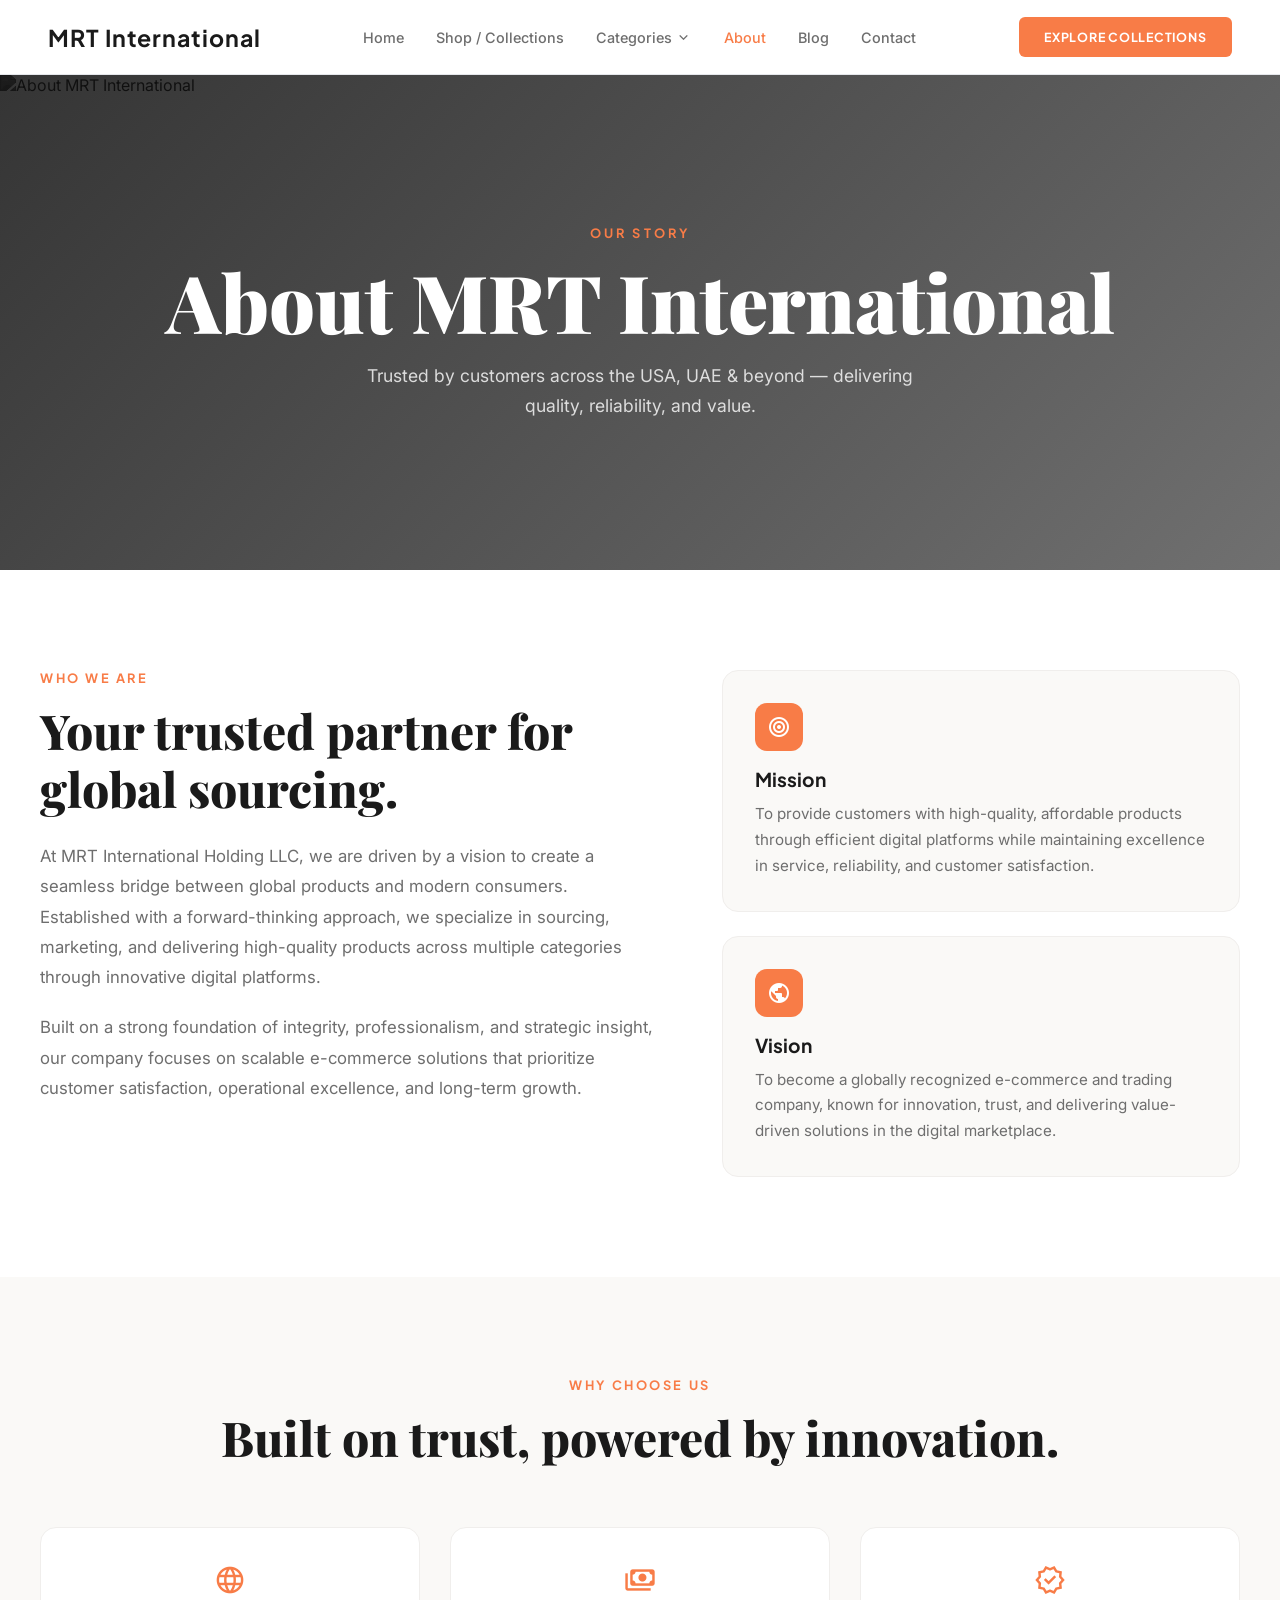
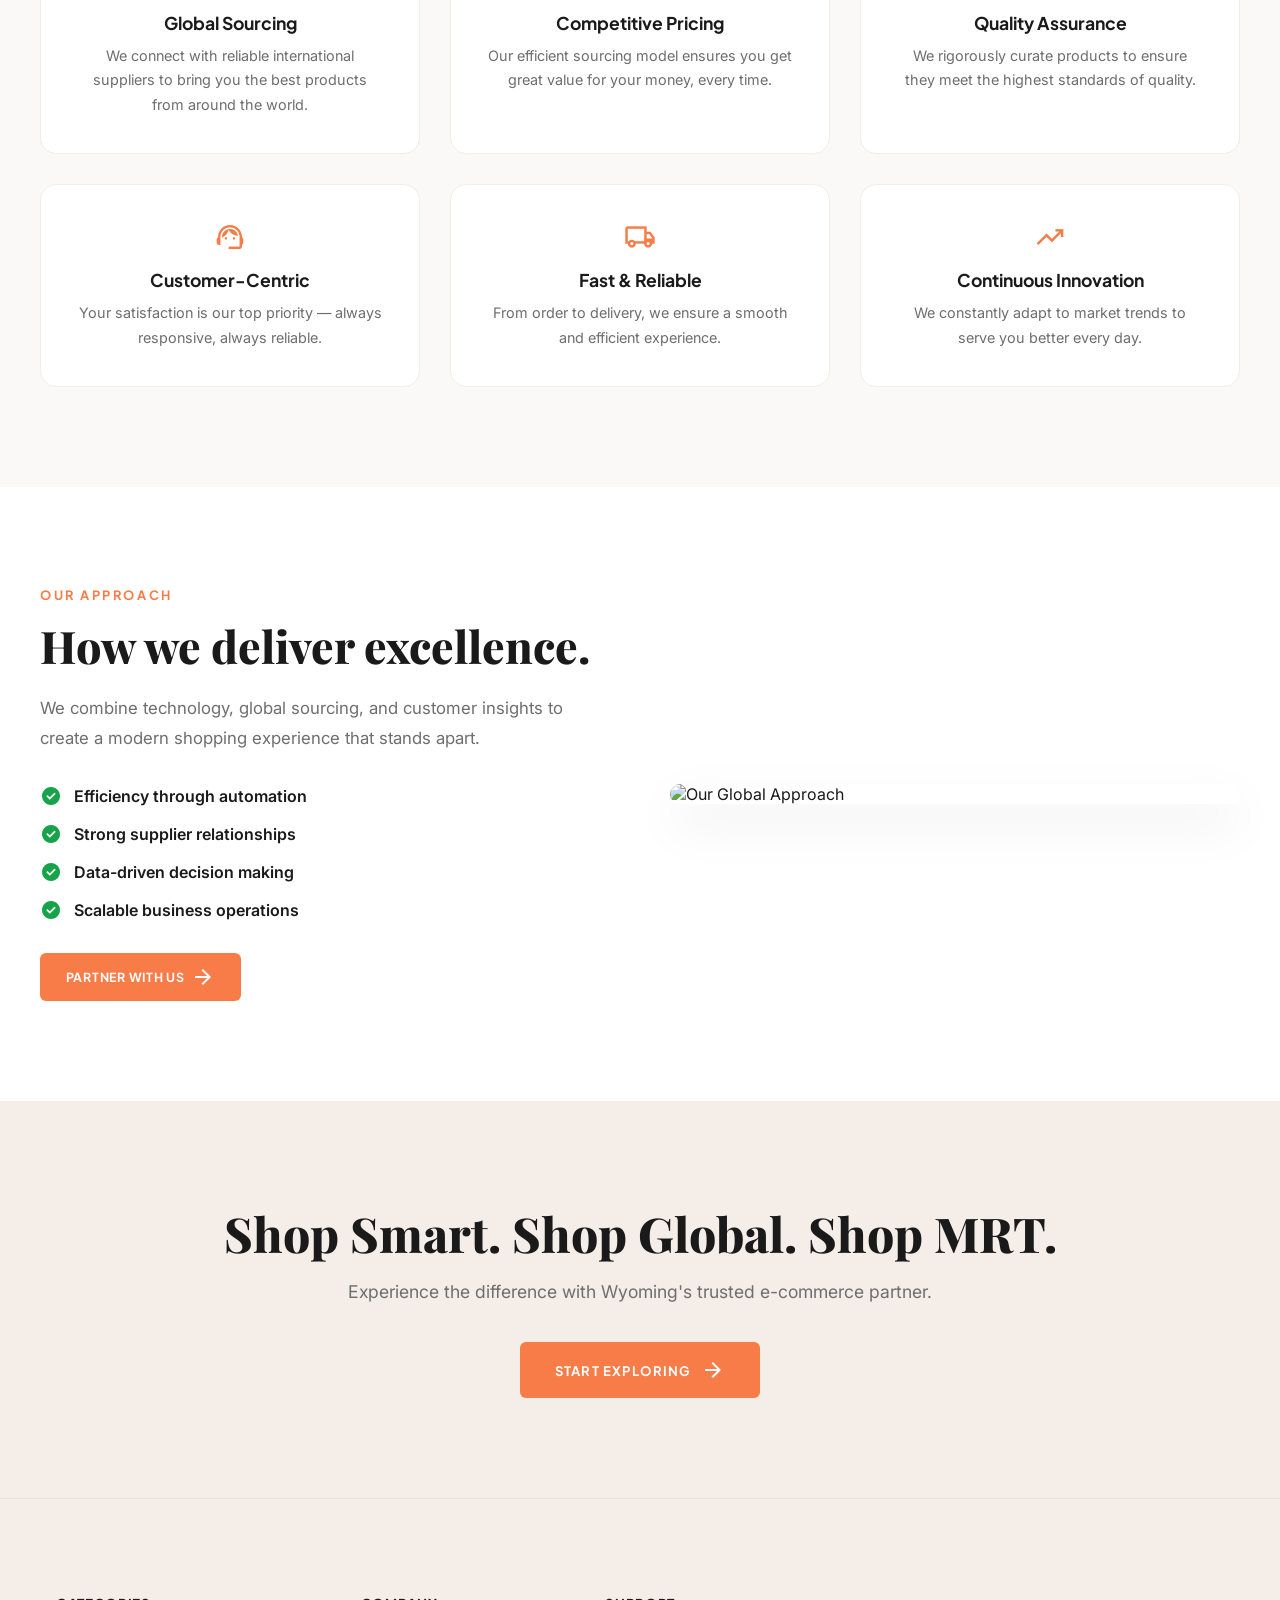
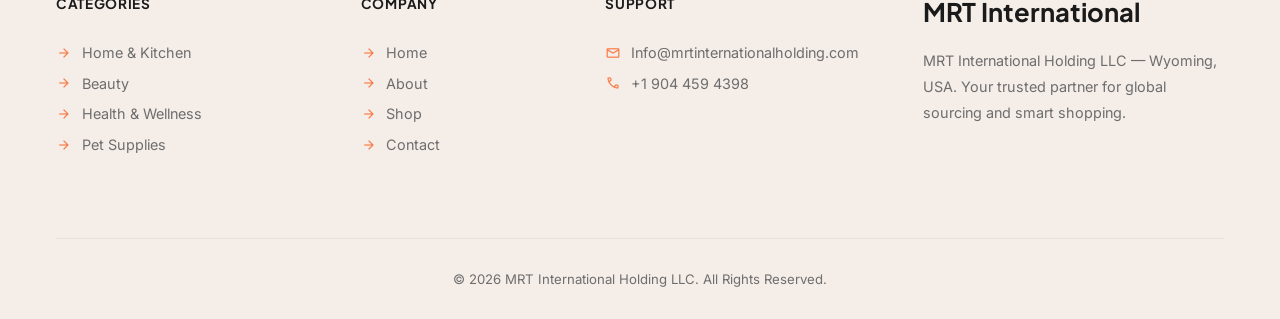
==== commit a52c4c69: "Add blog system, editorial blog page, CMS integration, and refined Explore Collections banner with l" ====
--- a/about.html
+++ b/about.html
@@ -32,6 +32,7 @@
                 </div>
             </div>
             <a href="about.html" class="active">About</a>
+            <a href="blog.html">Blog</a>
             <a href="contact.html">Contact</a>
         </nav>
         <div class="mrt-nav-right">
--- a/src/style.css
+++ b/src/style.css
@@ -243,14 +243,22 @@
 
 /* ── EXPLORE BANNER ── */
 .explore-banner {
-    margin: 4rem 3rem; background: var(--footer-bg); border-radius: 16px;
-    padding: 6rem 2rem; text-align: center;
-}
+    margin: 4rem 3rem; border-radius: 20px;
+    padding: 5rem 2rem; text-align: center;
+    position: relative; overflow: hidden;
+    background: url('/assets/editorial_v3/explore_cta_bg.png') center/cover no-repeat;
+}
+.explore-banner::before {
+    content: ''; position: absolute; inset: 0;
+    background: linear-gradient(135deg, rgba(17,17,17,0.75), rgba(17,17,17,0.55));
+    z-index: 1;
+}
+.explore-banner > * { position: relative; z-index: 2; }
 .explore-banner h2 {
-    font-family: 'Playfair Display', serif; font-size: clamp(2rem, 5vw, 3.5rem);
-    font-weight: 700; color: var(--ink); margin-bottom: 1rem;
-}
-.explore-banner p { font-size: 1rem; color: var(--muted); margin-bottom: 2.5rem; max-width: 600px; margin-inline: auto; }
+    font-family: 'Playfair Display', serif; font-size: clamp(1.6rem, 4vw, 2.6rem);
+    font-weight: 700; color: #fff; margin-bottom: 0.75rem;
+}
+.explore-banner p { font-size: 0.95rem; color: rgba(255,255,255,0.8); margin-bottom: 2rem; max-width: 500px; margin-inline: auto; }
 
 /* ── FOOTER ── */
 .mrt-footer { background: var(--footer-bg); border-top: 1px solid #e8e0db; padding: 6rem 3.5rem 0; }
@@ -1373,3 +1381,314 @@
     backdrop-filter: blur(8px);
     background: rgba(255,255,255,0.95);
 }
+
+/* ── BLOG PAGE ── */
+.blog-hero {
+    position: relative;
+    height: 45vh;
+    min-height: 340px;
+    display: flex;
+    align-items: center;
+    justify-content: center;
+    background: linear-gradient(135deg, #1a1a2e, #16213e, #0f3460);
+    overflow: hidden;
+}
+.blog-hero::after {
+    content: '';
+    position: absolute;
+    inset: 0;
+    background: url('/assets/editorial_v3/explore_cta_bg.png') center/cover no-repeat;
+    opacity: 0.15;
+    filter: grayscale(100%);
+}
+.blog-hero-overlay {
+    position: absolute;
+    inset: 0;
+    background: radial-gradient(ellipse at center, transparent 40%, rgba(0,0,0,0.4) 100%);
+    z-index: 1;
+}
+.blog-hero-content {
+    position: relative;
+    z-index: 2;
+    text-align: center;
+    color: #fff;
+    padding: 0 2rem;
+}
+.blog-hero-tag {
+    font-family: 'Plus Jakarta Sans', sans-serif;
+    font-size: 0.75rem;
+    font-weight: 700;
+    letter-spacing: 0.3em;
+    text-transform: uppercase;
+    color: var(--orange);
+    margin-bottom: 1rem;
+}
+.blog-hero-title {
+    font-family: 'Playfair Display', serif;
+    font-size: clamp(2.5rem, 6vw, 4.5rem);
+    font-weight: 900;
+    line-height: 1.05;
+    margin-bottom: 1rem;
+}
+.blog-hero-desc {
+    font-size: 1.05rem;
+    font-weight: 400;
+    color: rgba(255,255,255,0.75);
+    max-width: 550px;
+    margin: 0 auto;
+    line-height: 1.7;
+}
+
+/* Blog section & grid */
+.blog-section {
+    padding: 80px 2rem;
+    max-width: 1300px;
+    margin: 0 auto;
+}
+.blog-grid {
+    display: grid;
+    grid-template-columns: repeat(3, 1fr);
+    gap: 30px;
+}
+@media (max-width: 1024px) {
+    .blog-grid { grid-template-columns: repeat(2, 1fr); }
+}
+@media (max-width: 640px) {
+    .blog-grid { grid-template-columns: 1fr; }
+}
+
+/* Blog card */
+.blog-card {
+    background: #fff;
+    border-radius: 16px;
+    overflow: hidden;
+    border: 1px solid #f0eeec;
+    text-decoration: none;
+    display: flex;
+    flex-direction: column;
+    transition: all 0.35s ease;
+}
+.blog-card:hover {
+    transform: translateY(-6px);
+    box-shadow: 0 20px 50px rgba(0,0,0,0.08);
+}
+.blog-card-featured {
+    grid-column: span 2;
+    grid-row: span 2;
+}
+@media (max-width: 640px) {
+    .blog-card-featured { grid-column: span 1; grid-row: span 1; }
+}
+.blog-card-img {
+    position: relative;
+    overflow: hidden;
+    aspect-ratio: 16/10;
+}
+.blog-card-featured .blog-card-img {
+    aspect-ratio: 16/9;
+    flex: 1;
+}
+.blog-card-img img {
+    width: 100%;
+    height: 100%;
+    object-fit: cover;
+    transition: transform 0.5s ease;
+}
+.blog-card:hover .blog-card-img img {
+    transform: scale(1.05);
+}
+.blog-card-img-placeholder {
+    width: 100%;
+    height: 100%;
+    background: linear-gradient(135deg, #faf9f7, #f0eeec);
+    display: flex;
+    align-items: center;
+    justify-content: center;
+}
+.blog-card-img-placeholder .material-symbols-outlined {
+    font-size: 48px;
+    color: var(--orange);
+    opacity: 0.4;
+}
+.blog-card-body {
+    padding: 24px;
+    display: flex;
+    flex-direction: column;
+    flex: 1;
+}
+.blog-card-featured .blog-card-body {
+    padding: 32px;
+}
+.blog-card-meta {
+    display: flex;
+    align-items: center;
+    gap: 6px;
+    font-size: 0.78rem;
+    color: var(--muted);
+    font-family: 'Plus Jakarta Sans', sans-serif;
+    margin-bottom: 12px;
+}
+.blog-card-author {
+    font-weight: 600;
+    color: var(--orange);
+}
+.blog-card-dot { color: #ccc; }
+.blog-card-title {
+    font-family: 'Playfair Display', serif;
+    font-size: 1.25rem;
+    font-weight: 700;
+    color: var(--ink);
+    line-height: 1.35;
+    margin-bottom: 10px;
+}
+.blog-card-featured .blog-card-title {
+    font-size: 1.6rem;
+}
+.blog-card-excerpt {
+    font-size: 0.9rem;
+    color: var(--muted);
+    line-height: 1.7;
+    flex: 1;
+    display: -webkit-box;
+    -webkit-line-clamp: 3;
+    -webkit-box-orient: vertical;
+    overflow: hidden;
+}
+.blog-card-cta {
+    display: inline-flex;
+    align-items: center;
+    gap: 4px;
+    font-family: 'Plus Jakarta Sans', sans-serif;
+    font-size: 0.82rem;
+    font-weight: 700;
+    color: var(--orange);
+    margin-top: 16px;
+    text-transform: uppercase;
+    letter-spacing: 0.05em;
+    transition: gap 0.3s ease;
+}
+.blog-card:hover .blog-card-cta { gap: 8px; }
+
+/* Blog empty state */
+.blog-empty {
+    display: flex;
+    flex-direction: column;
+    align-items: center;
+    justify-content: center;
+    text-align: center;
+    padding: 6rem 2rem;
+}
+.blog-empty h3 {
+    font-family: 'Playfair Display', serif;
+    font-size: 1.8rem;
+    font-weight: 700;
+    color: var(--ink);
+    margin: 1rem 0 0.5rem;
+}
+.blog-empty p {
+    font-size: 1rem;
+    color: var(--muted);
+    max-width: 400px;
+    line-height: 1.7;
+}
+
+/* Blog loading */
+.blog-loading {
+    grid-column: 1 / -1;
+    display: flex;
+    flex-direction: column;
+    align-items: center;
+    padding: 4rem 0;
+}
+
+/* Single post view */
+.blog-post-view {
+    padding: 100px 2rem 80px;
+}
+.blog-post-container {
+    max-width: 780px;
+    margin: 0 auto;
+}
+.blog-back-link {
+    display: inline-flex;
+    align-items: center;
+    gap: 8px;
+    font-family: 'Plus Jakarta Sans', sans-serif;
+    font-size: 0.85rem;
+    font-weight: 600;
+    color: var(--orange);
+    text-decoration: none;
+    margin-bottom: 2rem;
+    transition: gap 0.3s ease;
+}
+.blog-back-link:hover { gap: 12px; }
+.blog-post-cover {
+    width: 100%;
+    border-radius: 16px;
+    margin-bottom: 2rem;
+    max-height: 450px;
+    object-fit: cover;
+}
+.blog-post-meta {
+    display: flex;
+    align-items: center;
+    gap: 8px;
+    font-size: 0.85rem;
+    color: var(--muted);
+    margin-bottom: 1rem;
+    font-family: 'Plus Jakarta Sans', sans-serif;
+}
+.blog-post-title {
+    font-family: 'Playfair Display', serif;
+    font-size: clamp(2rem, 5vw, 3rem);
+    font-weight: 800;
+    color: var(--ink);
+    line-height: 1.2;
+    margin-bottom: 2rem;
+}
+.blog-post-body {
+    font-family: 'Inter', sans-serif;
+    font-size: 1.05rem;
+    color: var(--ink);
+    line-height: 1.85;
+}
+.blog-post-body h2 {
+    font-family: 'Playfair Display', serif;
+    font-size: 1.6rem;
+    font-weight: 700;
+    margin: 2rem 0 1rem;
+    color: var(--ink);
+}
+.blog-post-body h3 {
+    font-family: 'Plus Jakarta Sans', sans-serif;
+    font-size: 1.2rem;
+    font-weight: 700;
+    margin: 1.5rem 0 0.75rem;
+    color: var(--ink);
+}
+.blog-post-body p { margin-bottom: 1.25rem; }
+.blog-post-body img {
+    width: 100%;
+    border-radius: 12px;
+    margin: 1.5rem 0;
+}
+.blog-post-body blockquote {
+    border-left: 3px solid var(--orange);
+    padding: 1rem 1.5rem;
+    margin: 1.5rem 0;
+    background: #faf9f7;
+    border-radius: 0 8px 8px 0;
+    font-style: italic;
+    color: var(--muted);
+}
+.blog-post-body ul, .blog-post-body ol {
+    margin: 1rem 0 1.25rem 1.5rem;
+}
+.blog-post-body li {
+    margin-bottom: 0.5rem;
+}
+
+@keyframes spin {
+    from { transform: rotate(0deg); }
+    to { transform: rotate(360deg); }
+}
